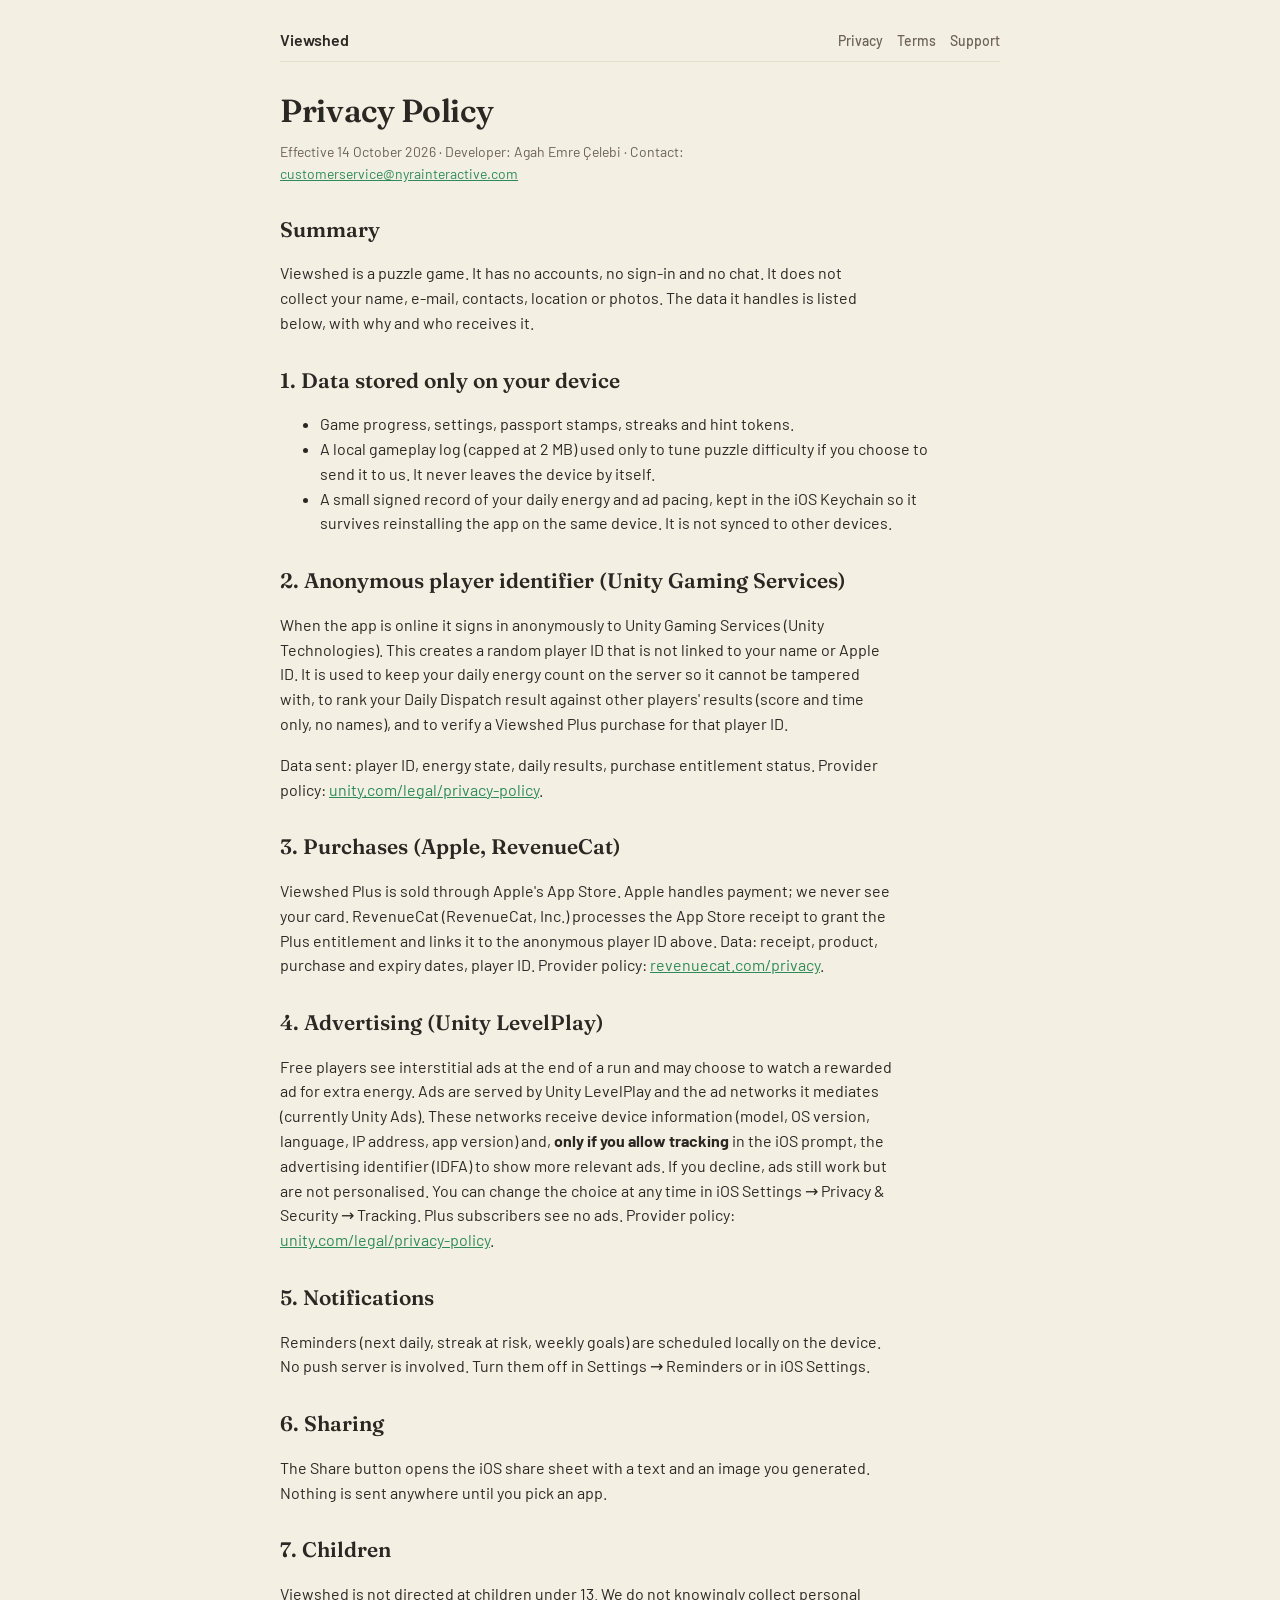
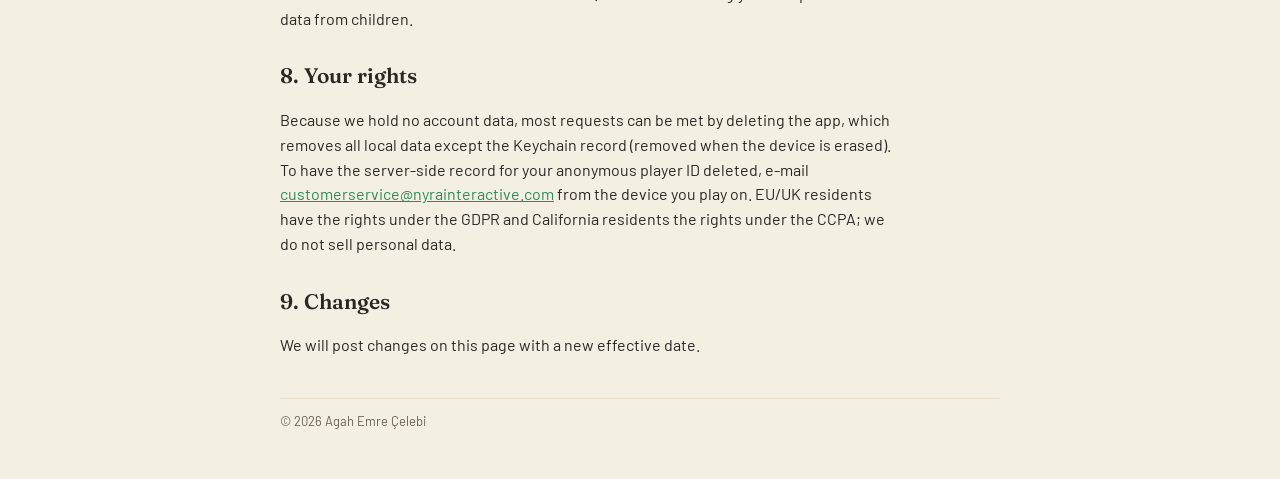
==== privacy.html @ 8e46758b "Add privacy, terms and support pages" ====
<!doctype html>
<html lang="en">
<head>
<meta charset="utf-8">
<meta name="viewport" content="width=device-width,initial-scale=1">
<title>Viewshed Privacy Policy</title>
<meta name="description" content="What Viewshed collects, why, and who receives it.">
<link rel="stylesheet" href="https://fonts.googleapis.com/css2?family=Barlow:wght@400;500;600&family=Fraunces:opsz,wght@9..144,600&display=swap">
<link rel="stylesheet" href="style.css">
</head>
<body>
<div class="wrap">
<header>
  <a href="./">Viewshed</a>
  <nav><a href="privacy.html">Privacy</a><a href="terms.html">Terms</a><a href="support.html">Support</a></nav>
</header>
<h1>Privacy Policy</h1>
<p class="meta">Effective 14 October 2026 · Developer: Agah Emre Çelebi · Contact: <a href="mailto:customerservice@nyrainteractive.com">customerservice@nyrainteractive.com</a></p>

<h2>Summary</h2>
<p>Viewshed is a puzzle game. It has no accounts, no sign-in and no chat. It does not collect your name, e-mail, contacts, location or photos. The data it handles is listed below, with why and who receives it.</p>

<h2>1. Data stored only on your device</h2>
<ul>
  <li>Game progress, settings, passport stamps, streaks and hint tokens.</li>
  <li>A local gameplay log (capped at 2 MB) used only to tune puzzle difficulty if you choose to send it to us. It never leaves the device by itself.</li>
  <li>A small signed record of your daily energy and ad pacing, kept in the iOS Keychain so it survives reinstalling the app on the same device. It is not synced to other devices.</li>
</ul>

<h2>2. Anonymous player identifier (Unity Gaming Services)</h2>
<p>When the app is online it signs in anonymously to Unity Gaming Services (Unity Technologies). This creates a random player ID that is not linked to your name or Apple ID. It is used to keep your daily energy count on the server so it cannot be tampered with, to rank your Daily Dispatch result against other players' results (score and time only, no names), and to verify a Viewshed Plus purchase for that player ID.</p>
<p>Data sent: player ID, energy state, daily results, purchase entitlement status. Provider policy: <a href="https://unity.com/legal/privacy-policy">unity.com/legal/privacy-policy</a>.</p>

<h2>3. Purchases (Apple, RevenueCat)</h2>
<p>Viewshed Plus is sold through Apple's App Store. Apple handles payment; we never see your card. RevenueCat (RevenueCat, Inc.) processes the App Store receipt to grant the Plus entitlement and links it to the anonymous player ID above. Data: receipt, product, purchase and expiry dates, player ID. Provider policy: <a href="https://www.revenuecat.com/privacy">revenuecat.com/privacy</a>.</p>

<h2>4. Advertising (Unity LevelPlay)</h2>
<p>Free players see interstitial ads at the end of a run and may choose to watch a rewarded ad for extra energy. Ads are served by Unity LevelPlay and the ad networks it mediates (currently Unity Ads). These networks receive device information (model, OS version, language, IP address, app version) and, <strong>only if you allow tracking</strong> in the iOS prompt, the advertising identifier (IDFA) to show more relevant ads. If you decline, ads still work but are not personalised. You can change the choice at any time in iOS Settings → Privacy &amp; Security → Tracking. Plus subscribers see no ads. Provider policy: <a href="https://unity.com/legal/privacy-policy">unity.com/legal/privacy-policy</a>.</p>

<h2>5. Notifications</h2>
<p>Reminders (next daily, streak at risk, weekly goals) are scheduled locally on the device. No push server is involved. Turn them off in Settings → Reminders or in iOS Settings.</p>

<h2>6. Sharing</h2>
<p>The Share button opens the iOS share sheet with a text and an image you generated. Nothing is sent anywhere until you pick an app.</p>

<h2>7. Children</h2>
<p>Viewshed is not directed at children under 13. We do not knowingly collect personal data from children.</p>

<h2>8. Your rights</h2>
<p>Because we hold no account data, most requests can be met by deleting the app, which removes all local data except the Keychain record (removed when the device is erased). To have the server-side record for your anonymous player ID deleted, e-mail <a href="mailto:customerservice@nyrainteractive.com">customerservice@nyrainteractive.com</a> from the device you play on. EU/UK residents have the rights under the GDPR and California residents the rights under the CCPA; we do not sell personal data.</p>

<h2>9. Changes</h2>
<p>We will post changes on this page with a new effective date.</p>

<footer>© 2026 Agah Emre Çelebi</footer>
</div>
</body>
</html>
---- style.css ----
:root{--paper:#F4EFE3;--paper2:#E7DFCC;--ink:#2B2723;--ink2:#6B6259;--brown:#9C6B3E;--green:#2E8B57;--orange:#C8643B}
@media (prefers-color-scheme:dark){:root{--paper:#241F1B;--paper2:#2E2823;--ink:#F0E9DA;--ink2:#B5A994;--brown:#C9955F;--green:#5BB882;--orange:#E2865C}}
*{box-sizing:border-box}
body{margin:0;background:var(--paper);color:var(--ink);font:16px/1.55 "Barlow","Segoe UI",system-ui,sans-serif;padding:0 16px 48px}
.wrap{max-width:720px;margin:0 auto}
header{display:flex;align-items:center;gap:12px;padding:28px 0 8px;border-bottom:1px solid var(--paper2);margin-bottom:24px}
header a{color:var(--ink);text-decoration:none;font-weight:600}
header nav{margin-left:auto;display:flex;gap:14px;flex-wrap:wrap}
header nav a{color:var(--ink2);font-weight:500;font-size:14px}
h1{font-family:"Fraunces",Georgia,serif;font-weight:600;font-size:32px;margin:0 0 6px;letter-spacing:-.01em}
h2{font-family:"Fraunces",Georgia,serif;font-weight:600;font-size:21px;margin:28px 0 8px}
.meta{color:var(--ink2);font-size:14px;margin:0 0 20px}
p,li{max-width:68ch}
a{color:var(--green)}
code{background:var(--paper2);padding:0 4px;border-radius:4px;font-size:14px}
.mark{width:36px;height:36px}
table{border-collapse:collapse;width:100%;font-size:15px}
td,th{text-align:left;padding:6px 8px;border-bottom:1px solid var(--paper2);vertical-align:top}
footer{margin-top:40px;color:var(--ink2);font-size:13px;border-top:1px solid var(--paper2);padding-top:12px}
.btn{display:inline-block;background:var(--green);color:#fff;padding:10px 16px;border-radius:999px;text-decoration:none;font-weight:600}
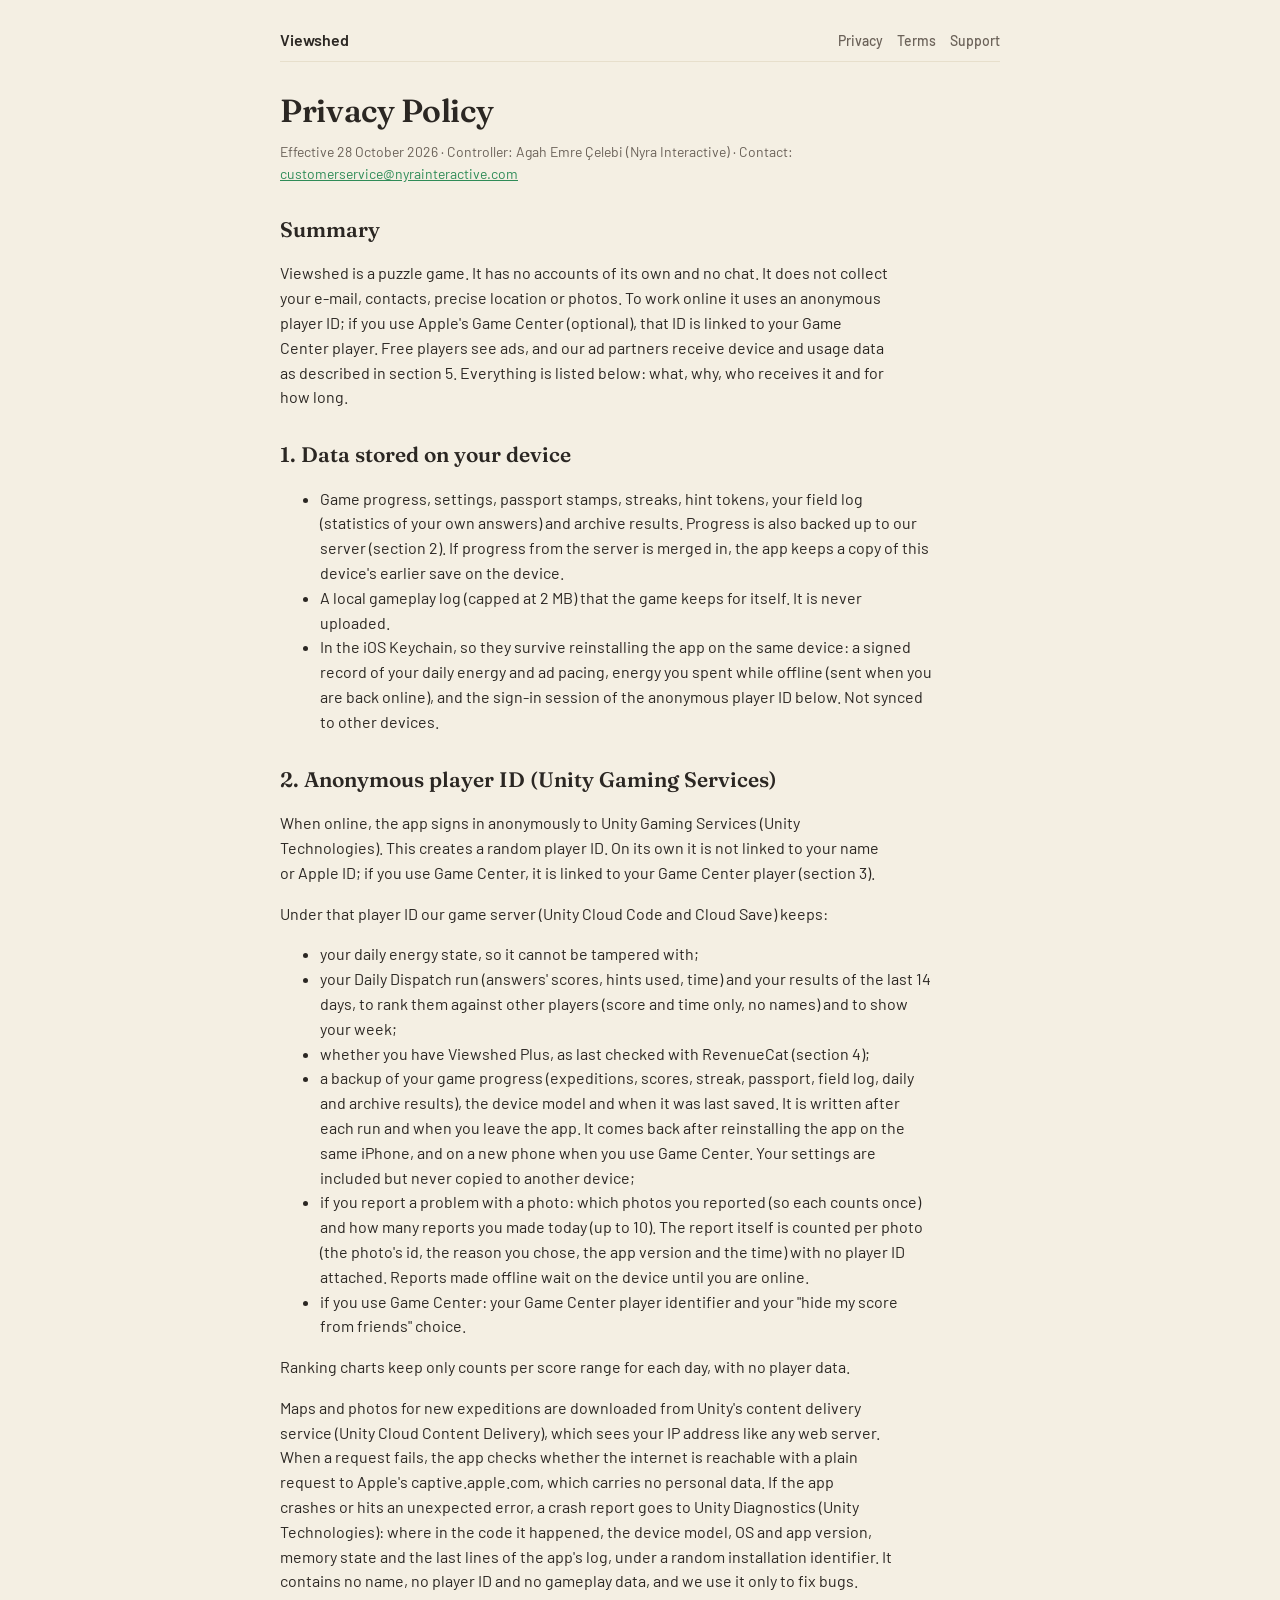
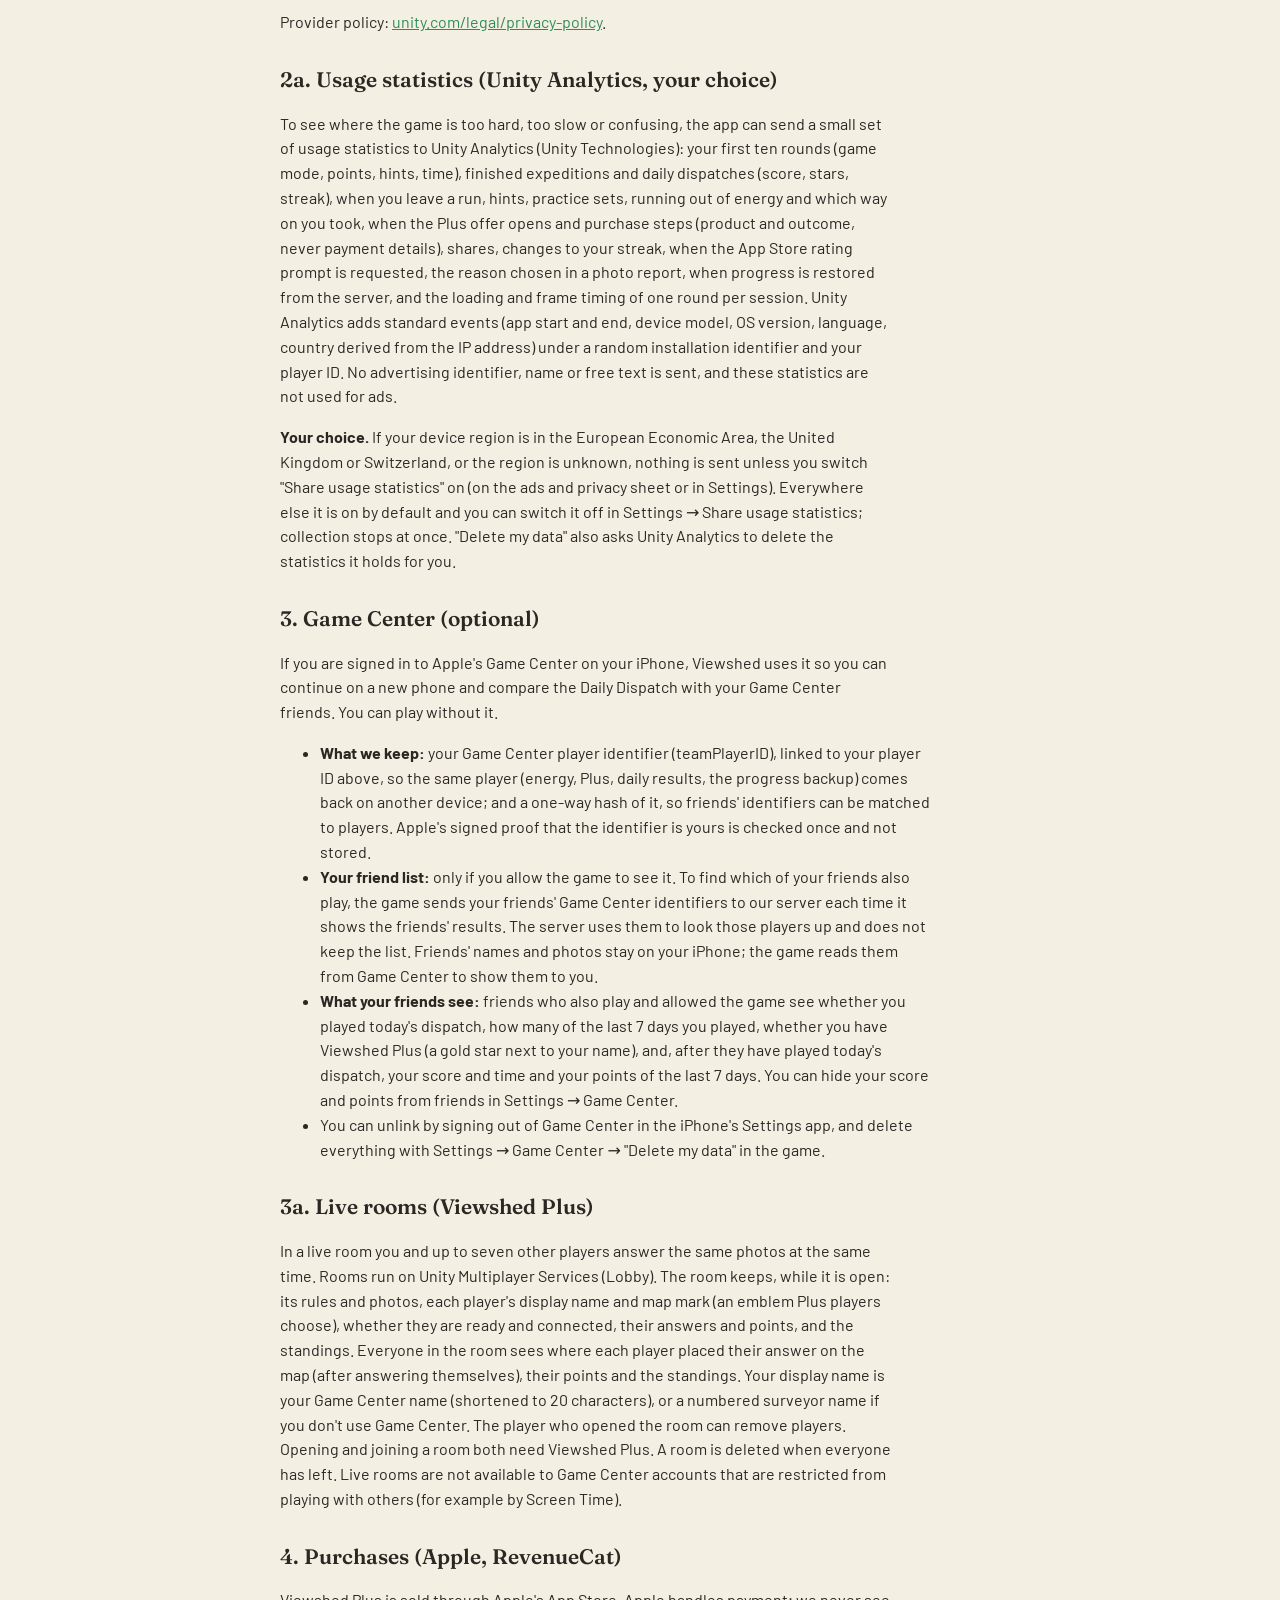
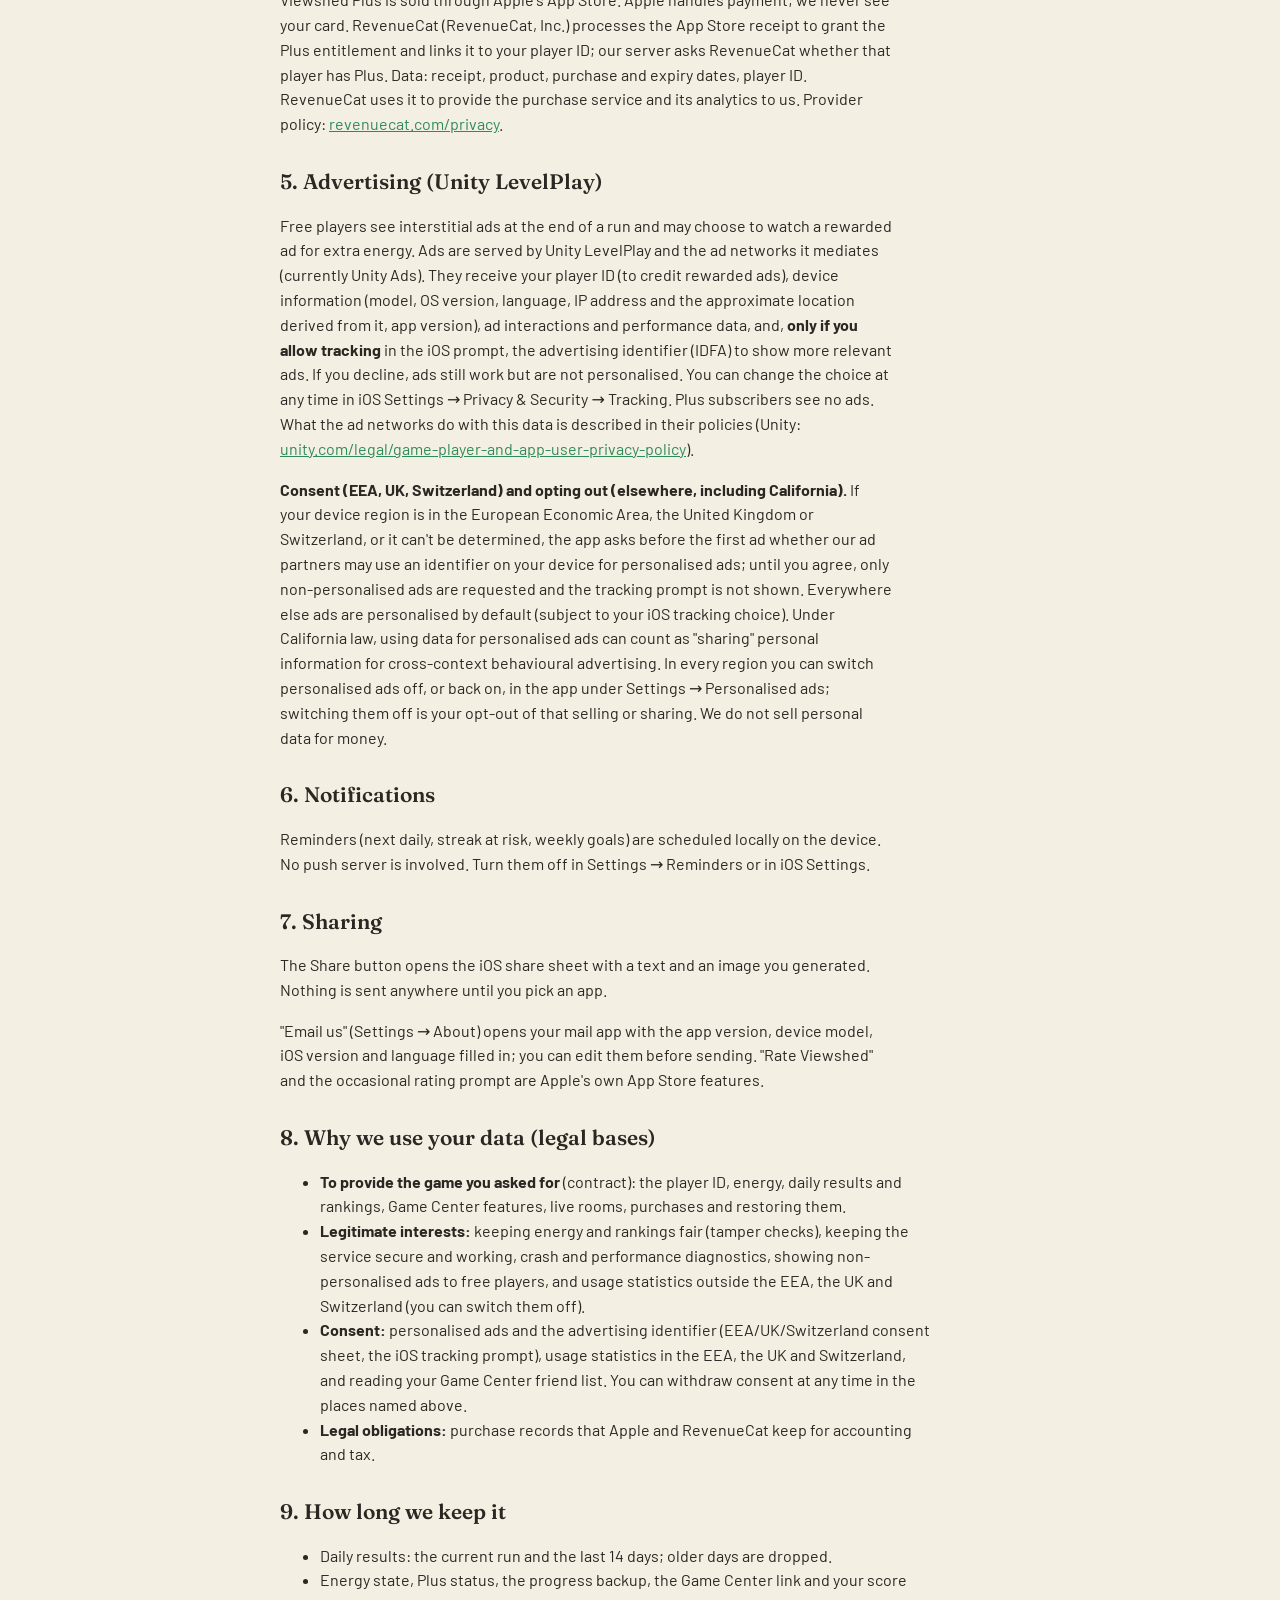
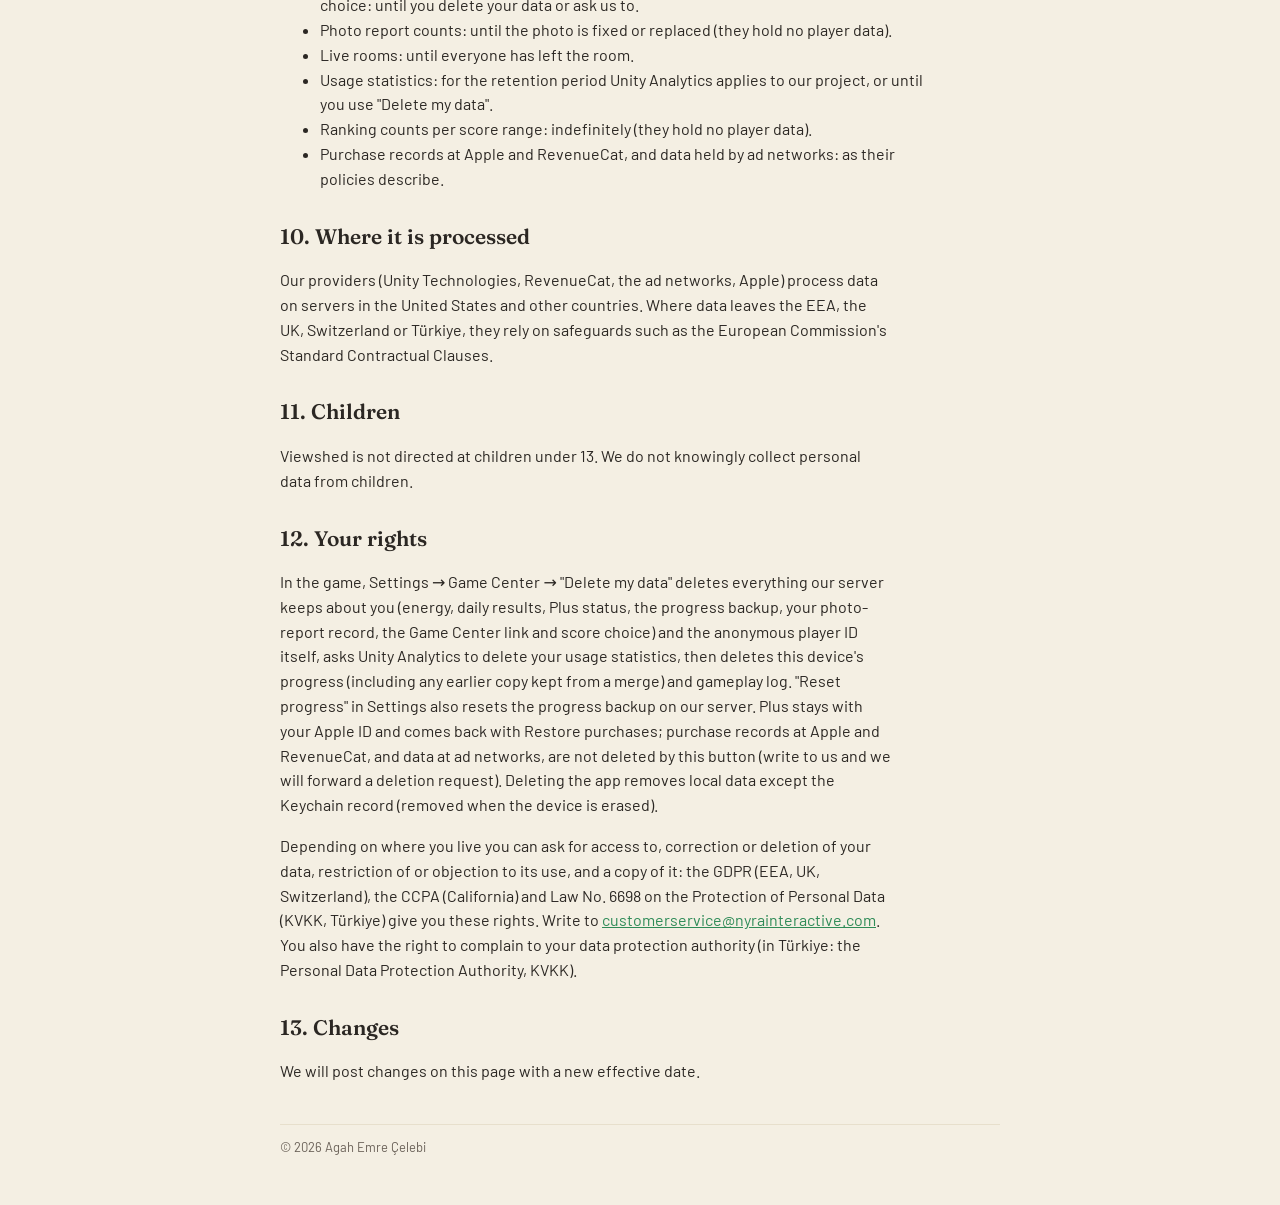
==== commit d46e1956: "Privacy and support pages for 1.0 review (effective 28 October 2026)" ====
--- a/privacy.html
+++ b/privacy.html
@@ -15,41 +15,93 @@
   <nav><a href="privacy.html">Privacy</a><a href="terms.html">Terms</a><a href="support.html">Support</a></nav>
 </header>
 <h1>Privacy Policy</h1>
-<p class="meta">Effective 14 October 2026 · Developer: Agah Emre Çelebi · Contact: <a href="mailto:customerservice@nyrainteractive.com">customerservice@nyrainteractive.com</a></p>
+<p class="meta">Effective 28 October 2026 · Controller: Agah Emre Çelebi (Nyra Interactive) · Contact: <a href="mailto:customerservice@nyrainteractive.com">customerservice@nyrainteractive.com</a></p>
 
 <h2>Summary</h2>
-<p>Viewshed is a puzzle game. It has no accounts, no sign-in and no chat. It does not collect your name, e-mail, contacts, location or photos. The data it handles is listed below, with why and who receives it.</p>
+<p>Viewshed is a puzzle game. It has no accounts of its own and no chat. It does not collect your e-mail, contacts, precise location or photos. To work online it uses an anonymous player ID; if you use Apple's Game Center (optional), that ID is linked to your Game Center player. Free players see ads, and our ad partners receive device and usage data as described in section 5. Everything is listed below: what, why, who receives it and for how long.</p>
 
-<h2>1. Data stored only on your device</h2>
+<h2>1. Data stored on your device</h2>
 <ul>
-  <li>Game progress, settings, passport stamps, streaks and hint tokens.</li>
-  <li>A local gameplay log (capped at 2 MB) used only to tune puzzle difficulty if you choose to send it to us. It never leaves the device by itself.</li>
-  <li>A small signed record of your daily energy and ad pacing, kept in the iOS Keychain so it survives reinstalling the app on the same device. It is not synced to other devices.</li>
+  <li>Game progress, settings, passport stamps, streaks, hint tokens, your field log (statistics of your own answers) and archive results. Progress is also backed up to our server (section 2). If progress from the server is merged in, the app keeps a copy of this device's earlier save on the device.</li>
+  <li>A local gameplay log (capped at 2 MB) that the game keeps for itself. It is never uploaded.</li>
+  <li>In the iOS Keychain, so they survive reinstalling the app on the same device: a signed record of your daily energy and ad pacing, energy you spent while offline (sent when you are back online), and the sign-in session of the anonymous player ID below. Not synced to other devices.</li>
 </ul>
 
-<h2>2. Anonymous player identifier (Unity Gaming Services)</h2>
-<p>When the app is online it signs in anonymously to Unity Gaming Services (Unity Technologies). This creates a random player ID that is not linked to your name or Apple ID. It is used to keep your daily energy count on the server so it cannot be tampered with, to rank your Daily Dispatch result against other players' results (score and time only, no names), and to verify a Viewshed Plus purchase for that player ID.</p>
-<p>Data sent: player ID, energy state, daily results, purchase entitlement status. Provider policy: <a href="https://unity.com/legal/privacy-policy">unity.com/legal/privacy-policy</a>.</p>
+<h2>2. Anonymous player ID (Unity Gaming Services)</h2>
+<p>When online, the app signs in anonymously to Unity Gaming Services (Unity Technologies). This creates a random player ID. On its own it is not linked to your name or Apple ID; if you use Game Center, it is linked to your Game Center player (section 3).</p>
+<p>Under that player ID our game server (Unity Cloud Code and Cloud Save) keeps:</p>
+<ul>
+  <li>your daily energy state, so it cannot be tampered with;</li>
+  <li>your Daily Dispatch run (answers' scores, hints used, time) and your results of the last 14 days, to rank them against other players (score and time only, no names) and to show your week;</li>
+  <li>whether you have Viewshed Plus, as last checked with RevenueCat (section 4);</li>
+  <li>a backup of your game progress (expeditions, scores, streak, passport, field log, daily and archive results), the device model and when it was last saved. It is written after each run and when you leave the app. It comes back after reinstalling the app on the same iPhone, and on a new phone when you use Game Center. Your settings are included but never copied to another device;</li>
+  <li>if you report a problem with a photo: which photos you reported (so each counts once) and how many reports you made today (up to 10). The report itself is counted per photo (the photo's id, the reason you chose, the app version and the time) with no player ID attached. Reports made offline wait on the device until you are online.</li>
+  <li>if you use Game Center: your Game Center player identifier and your "hide my score from friends" choice.</li>
+</ul>
+<p>Ranking charts keep only counts per score range for each day, with no player data.</p>
+<p>Maps and photos for new expeditions are downloaded from Unity's content delivery service (Unity Cloud Content Delivery), which sees your IP address like any web server. When a request fails, the app checks whether the internet is reachable with a plain request to Apple's captive.apple.com, which carries no personal data. If the app crashes or hits an unexpected error, a crash report goes to Unity Diagnostics (Unity Technologies): where in the code it happened, the device model, OS and app version, memory state and the last lines of the app's log, under a random installation identifier. It contains no name, no player ID and no gameplay data, and we use it only to fix bugs.</p>
+<p>Provider policy: <a href="https://unity.com/legal/privacy-policy">unity.com/legal/privacy-policy</a>.</p>
 
-<h2>3. Purchases (Apple, RevenueCat)</h2>
-<p>Viewshed Plus is sold through Apple's App Store. Apple handles payment; we never see your card. RevenueCat (RevenueCat, Inc.) processes the App Store receipt to grant the Plus entitlement and links it to the anonymous player ID above. Data: receipt, product, purchase and expiry dates, player ID. Provider policy: <a href="https://www.revenuecat.com/privacy">revenuecat.com/privacy</a>.</p>
+<h2>2a. Usage statistics (Unity Analytics, your choice)</h2>
+<p>To see where the game is too hard, too slow or confusing, the app can send a small set of usage statistics to Unity Analytics (Unity Technologies): your first ten rounds (game mode, points, hints, time), finished expeditions and daily dispatches (score, stars, streak), when you leave a run, hints, practice sets, running out of energy and which way on you took, when the Plus offer opens and purchase steps (product and outcome, never payment details), shares, changes to your streak, when the App Store rating prompt is requested, the reason chosen in a photo report, when progress is restored from the server, and the loading and frame timing of one round per session. Unity Analytics adds standard events (app start and end, device model, OS version, language, country derived from the IP address) under a random installation identifier and your player ID. No advertising identifier, name or free text is sent, and these statistics are not used for ads.</p>
+<p><strong>Your choice.</strong> If your device region is in the European Economic Area, the United Kingdom or Switzerland, or the region is unknown, nothing is sent unless you switch "Share usage statistics" on (on the ads and privacy sheet or in Settings). Everywhere else it is on by default and you can switch it off in Settings → Share usage statistics; collection stops at once. "Delete my data" also asks Unity Analytics to delete the statistics it holds for you.</p>
 
-<h2>4. Advertising (Unity LevelPlay)</h2>
-<p>Free players see interstitial ads at the end of a run and may choose to watch a rewarded ad for extra energy. Ads are served by Unity LevelPlay and the ad networks it mediates (currently Unity Ads). These networks receive device information (model, OS version, language, IP address, app version) and, <strong>only if you allow tracking</strong> in the iOS prompt, the advertising identifier (IDFA) to show more relevant ads. If you decline, ads still work but are not personalised. You can change the choice at any time in iOS Settings → Privacy &amp; Security → Tracking. Plus subscribers see no ads. Provider policy: <a href="https://unity.com/legal/privacy-policy">unity.com/legal/privacy-policy</a>.</p>
+<h2>3. Game Center (optional)</h2>
+<p>If you are signed in to Apple's Game Center on your iPhone, Viewshed uses it so you can continue on a new phone and compare the Daily Dispatch with your Game Center friends. You can play without it.</p>
+<ul>
+  <li><strong>What we keep:</strong> your Game Center player identifier (teamPlayerID), linked to your player ID above, so the same player (energy, Plus, daily results, the progress backup) comes back on another device; and a one-way hash of it, so friends' identifiers can be matched to players. Apple's signed proof that the identifier is yours is checked once and not stored.</li>
+  <li><strong>Your friend list:</strong> only if you allow the game to see it. To find which of your friends also play, the game sends your friends' Game Center identifiers to our server each time it shows the friends' results. The server uses them to look those players up and does not keep the list. Friends' names and photos stay on your iPhone; the game reads them from Game Center to show them to you.</li>
+  <li><strong>What your friends see:</strong> friends who also play and allowed the game see whether you played today's dispatch, how many of the last 7 days you played, whether you have Viewshed Plus (a gold star next to your name), and, after they have played today's dispatch, your score and time and your points of the last 7 days. You can hide your score and points from friends in Settings → Game Center.</li>
+  <li>You can unlink by signing out of Game Center in the iPhone's Settings app, and delete everything with Settings → Game Center → "Delete my data" in the game.</li>
+</ul>
 
-<h2>5. Notifications</h2>
+<h2>3a. Live rooms (Viewshed Plus)</h2>
+<p>In a live room you and up to seven other players answer the same photos at the same time. Rooms run on Unity Multiplayer Services (Lobby). The room keeps, while it is open: its rules and photos, each player's display name and map mark (an emblem Plus players choose), whether they are ready and connected, their answers and points, and the standings. Everyone in the room sees where each player placed their answer on the map (after answering themselves), their points and the standings. Your display name is your Game Center name (shortened to 20 characters), or a numbered surveyor name if you don't use Game Center. The player who opened the room can remove players. Opening and joining a room both need Viewshed Plus. A room is deleted when everyone has left. Live rooms are not available to Game Center accounts that are restricted from playing with others (for example by Screen Time).</p>
+
+<h2>4. Purchases (Apple, RevenueCat)</h2>
+<p>Viewshed Plus is sold through Apple's App Store. Apple handles payment; we never see your card. RevenueCat (RevenueCat, Inc.) processes the App Store receipt to grant the Plus entitlement and links it to your player ID; our server asks RevenueCat whether that player has Plus. Data: receipt, product, purchase and expiry dates, player ID. RevenueCat uses it to provide the purchase service and its analytics to us. Provider policy: <a href="https://www.revenuecat.com/privacy">revenuecat.com/privacy</a>.</p>
+
+<h2>5. Advertising (Unity LevelPlay)</h2>
+<p>Free players see interstitial ads at the end of a run and may choose to watch a rewarded ad for extra energy. Ads are served by Unity LevelPlay and the ad networks it mediates (currently Unity Ads). They receive your player ID (to credit rewarded ads), device information (model, OS version, language, IP address and the approximate location derived from it, app version), ad interactions and performance data, and, <strong>only if you allow tracking</strong> in the iOS prompt, the advertising identifier (IDFA) to show more relevant ads. If you decline, ads still work but are not personalised. You can change the choice at any time in iOS Settings → Privacy &amp; Security → Tracking. Plus subscribers see no ads. What the ad networks do with this data is described in their policies (Unity: <a href="https://unity.com/legal/game-player-and-app-user-privacy-policy">unity.com/legal/game-player-and-app-user-privacy-policy</a>).</p>
+<p><strong>Consent (EEA, UK, Switzerland) and opting out (elsewhere, including California).</strong> If your device region is in the European Economic Area, the United Kingdom or Switzerland, or it can't be determined, the app asks before the first ad whether our ad partners may use an identifier on your device for personalised ads; until you agree, only non-personalised ads are requested and the tracking prompt is not shown. Everywhere else ads are personalised by default (subject to your iOS tracking choice). Under California law, using data for personalised ads can count as "sharing" personal information for cross-context behavioural advertising. In every region you can switch personalised ads off, or back on, in the app under Settings → Personalised ads; switching them off is your opt-out of that selling or sharing. We do not sell personal data for money.</p>
+
+<h2>6. Notifications</h2>
 <p>Reminders (next daily, streak at risk, weekly goals) are scheduled locally on the device. No push server is involved. Turn them off in Settings → Reminders or in iOS Settings.</p>
 
-<h2>6. Sharing</h2>
+<h2>7. Sharing</h2>
 <p>The Share button opens the iOS share sheet with a text and an image you generated. Nothing is sent anywhere until you pick an app.</p>
+<p>"Email us" (Settings → About) opens your mail app with the app version, device model, iOS version and language filled in; you can edit them before sending. "Rate Viewshed" and the occasional rating prompt are Apple's own App Store features.</p>
 
-<h2>7. Children</h2>
+<h2>8. Why we use your data (legal bases)</h2>
+<ul>
+  <li><strong>To provide the game you asked for</strong> (contract): the player ID, energy, daily results and rankings, Game Center features, live rooms, purchases and restoring them.</li>
+  <li><strong>Legitimate interests:</strong> keeping energy and rankings fair (tamper checks), keeping the service secure and working, crash and performance diagnostics, showing non-personalised ads to free players, and usage statistics outside the EEA, the UK and Switzerland (you can switch them off).</li>
+  <li><strong>Consent:</strong> personalised ads and the advertising identifier (EEA/UK/Switzerland consent sheet, the iOS tracking prompt), usage statistics in the EEA, the UK and Switzerland, and reading your Game Center friend list. You can withdraw consent at any time in the places named above.</li>
+  <li><strong>Legal obligations:</strong> purchase records that Apple and RevenueCat keep for accounting and tax.</li>
+</ul>
+
+<h2>9. How long we keep it</h2>
+<ul>
+  <li>Daily results: the current run and the last 14 days; older days are dropped.</li>
+  <li>Energy state, Plus status, the progress backup, the Game Center link and your score choice: until you delete your data or ask us to.</li>
+  <li>Photo report counts: until the photo is fixed or replaced (they hold no player data).</li>
+  <li>Live rooms: until everyone has left the room.</li>
+  <li>Usage statistics: for the retention period Unity Analytics applies to our project, or until you use "Delete my data".</li>
+  <li>Ranking counts per score range: indefinitely (they hold no player data).</li>
+  <li>Purchase records at Apple and RevenueCat, and data held by ad networks: as their policies describe.</li>
+</ul>
+
+<h2>10. Where it is processed</h2>
+<p>Our providers (Unity Technologies, RevenueCat, the ad networks, Apple) process data on servers in the United States and other countries. Where data leaves the EEA, the UK, Switzerland or Türkiye, they rely on safeguards such as the European Commission's Standard Contractual Clauses.</p>
+
+<h2>11. Children</h2>
 <p>Viewshed is not directed at children under 13. We do not knowingly collect personal data from children.</p>
 
-<h2>8. Your rights</h2>
-<p>Because we hold no account data, most requests can be met by deleting the app, which removes all local data except the Keychain record (removed when the device is erased). To have the server-side record for your anonymous player ID deleted, e-mail <a href="mailto:customerservice@nyrainteractive.com">customerservice@nyrainteractive.com</a> from the device you play on. EU/UK residents have the rights under the GDPR and California residents the rights under the CCPA; we do not sell personal data.</p>
+<h2>12. Your rights</h2>
+<p>In the game, Settings → Game Center → "Delete my data" deletes everything our server keeps about you (energy, daily results, Plus status, the progress backup, your photo-report record, the Game Center link and score choice) and the anonymous player ID itself, asks Unity Analytics to delete your usage statistics, then deletes this device's progress (including any earlier copy kept from a merge) and gameplay log. "Reset progress" in Settings also resets the progress backup on our server. Plus stays with your Apple ID and comes back with Restore purchases; purchase records at Apple and RevenueCat, and data at ad networks, are not deleted by this button (write to us and we will forward a deletion request). Deleting the app removes local data except the Keychain record (removed when the device is erased).</p>
+<p>Depending on where you live you can ask for access to, correction or deletion of your data, restriction of or objection to its use, and a copy of it: the GDPR (EEA, UK, Switzerland), the CCPA (California) and Law No. 6698 on the Protection of Personal Data (KVKK, Türkiye) give you these rights. Write to <a href="mailto:customerservice@nyrainteractive.com">customerservice@nyrainteractive.com</a>. You also have the right to complain to your data protection authority (in Türkiye: the Personal Data Protection Authority, KVKK).</p>
 
-<h2>9. Changes</h2>
+<h2>13. Changes</h2>
 <p>We will post changes on this page with a new effective date.</p>
 
 <footer>© 2026 Agah Emre Çelebi</footer>
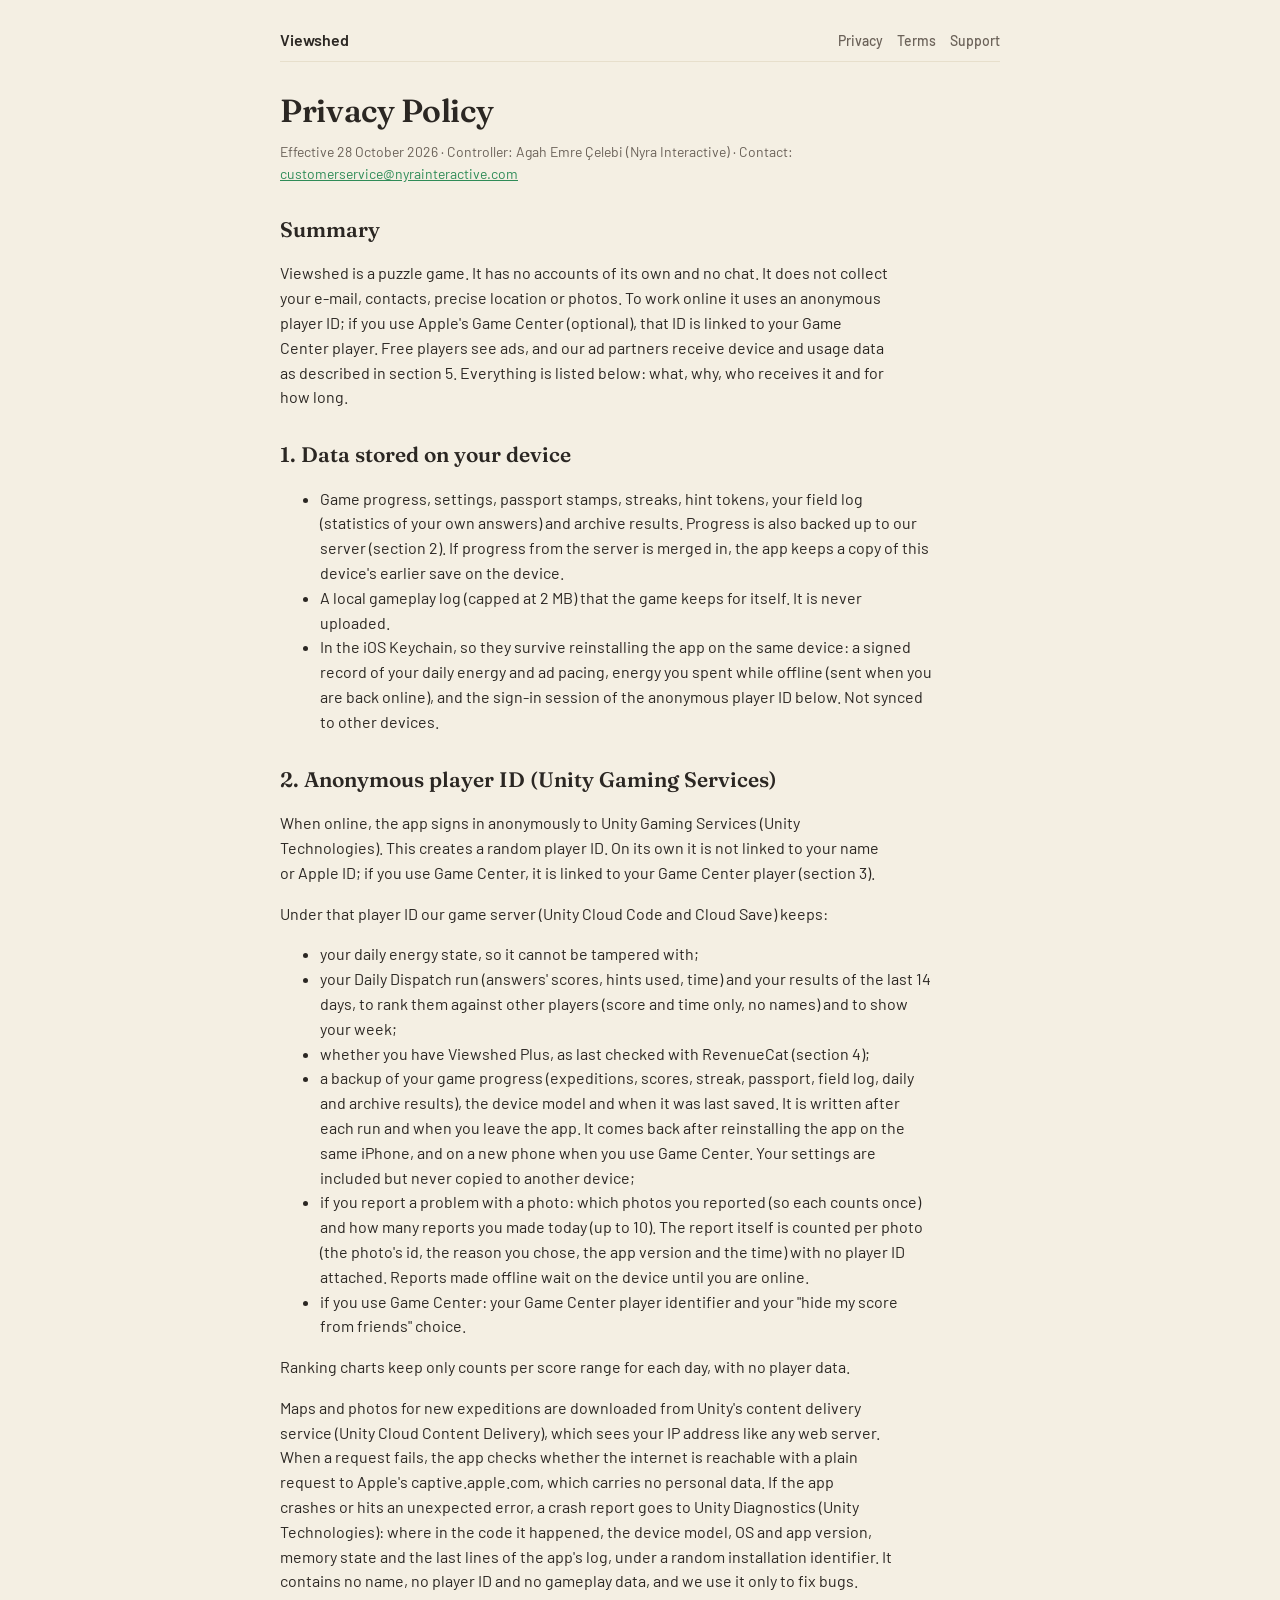
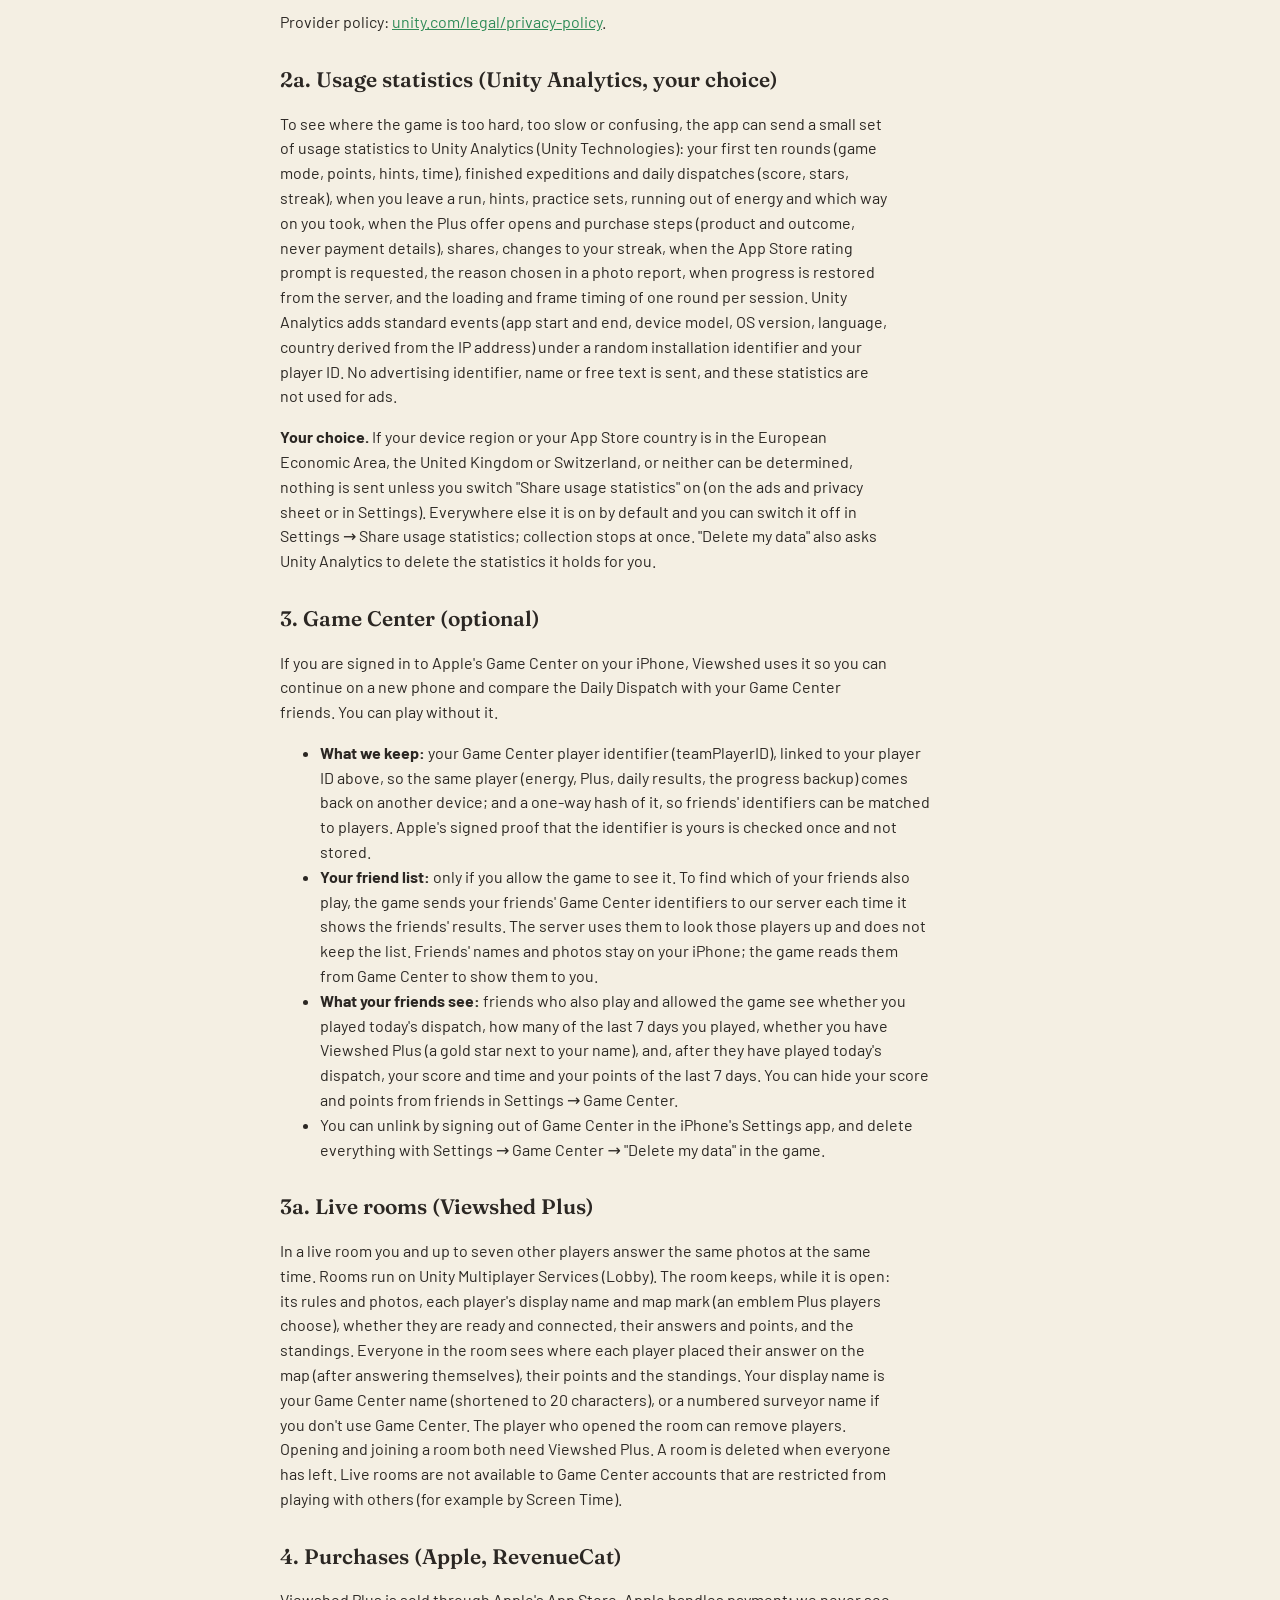
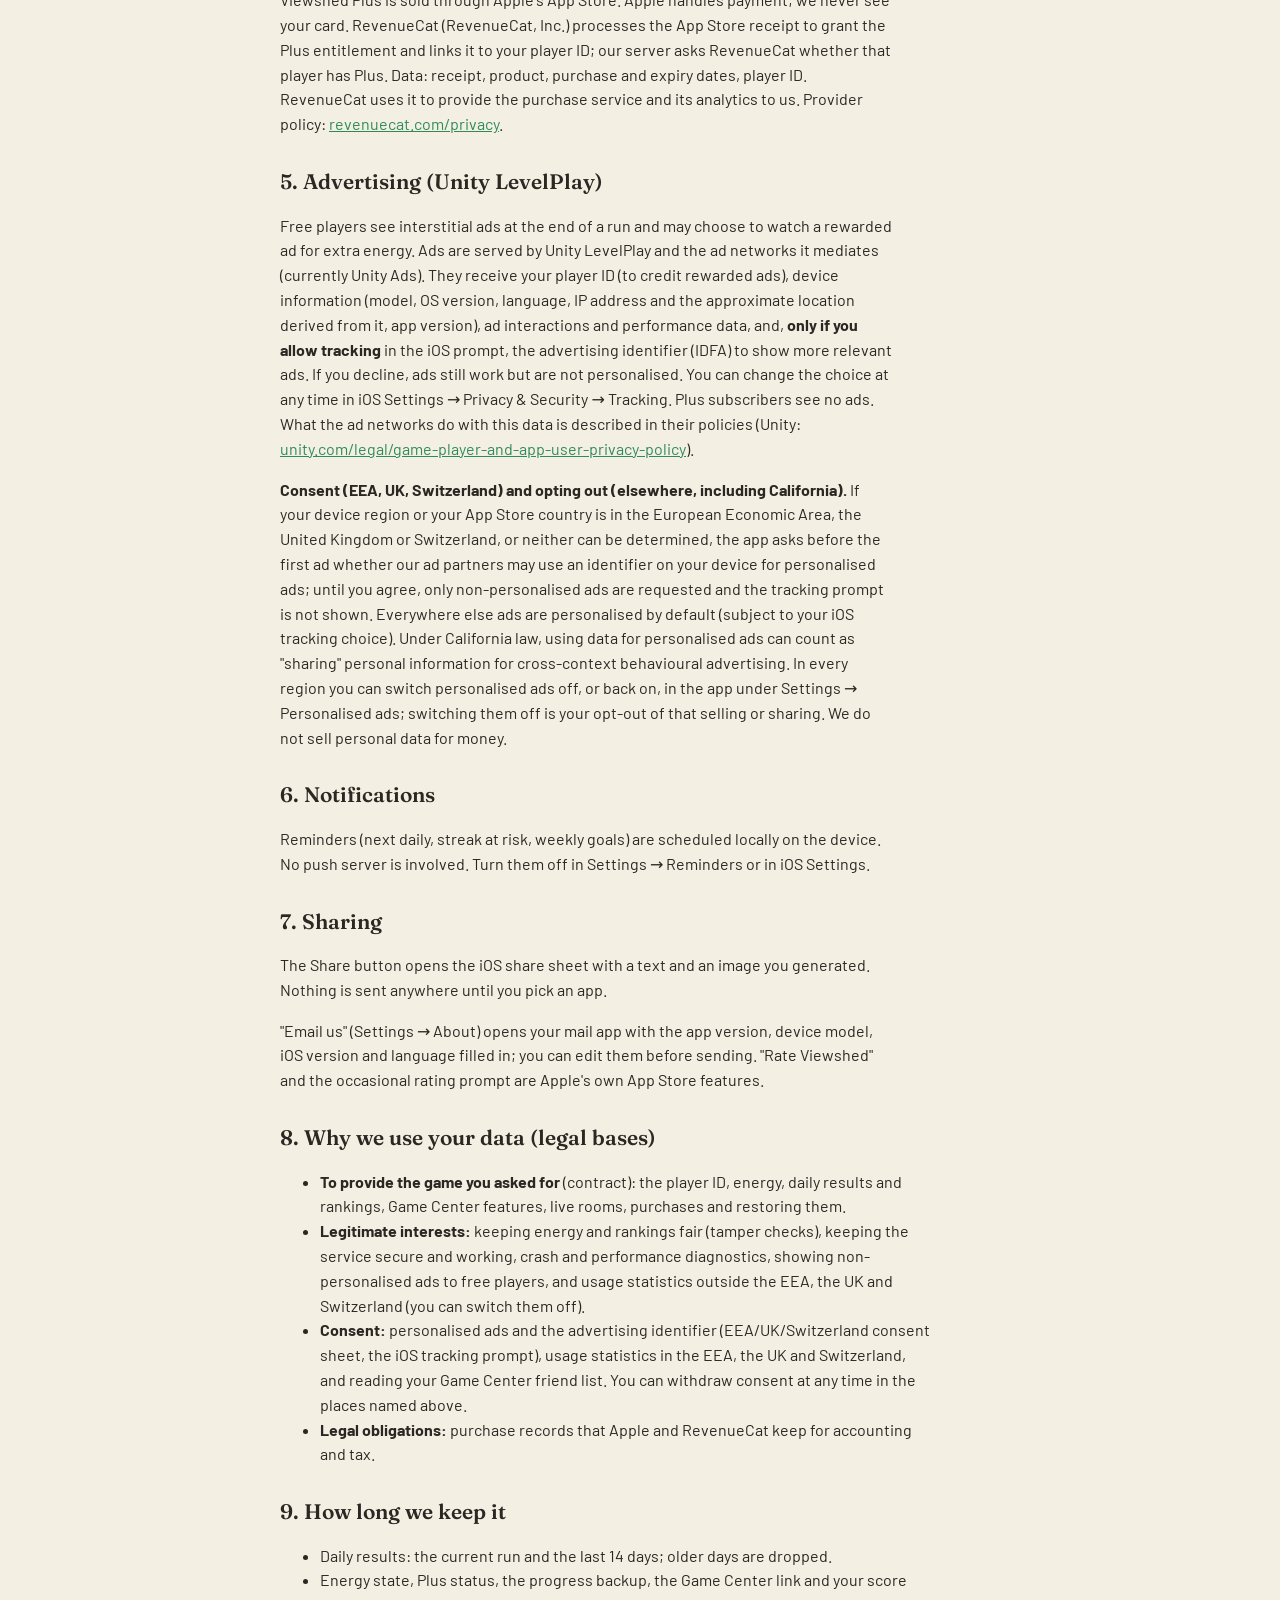
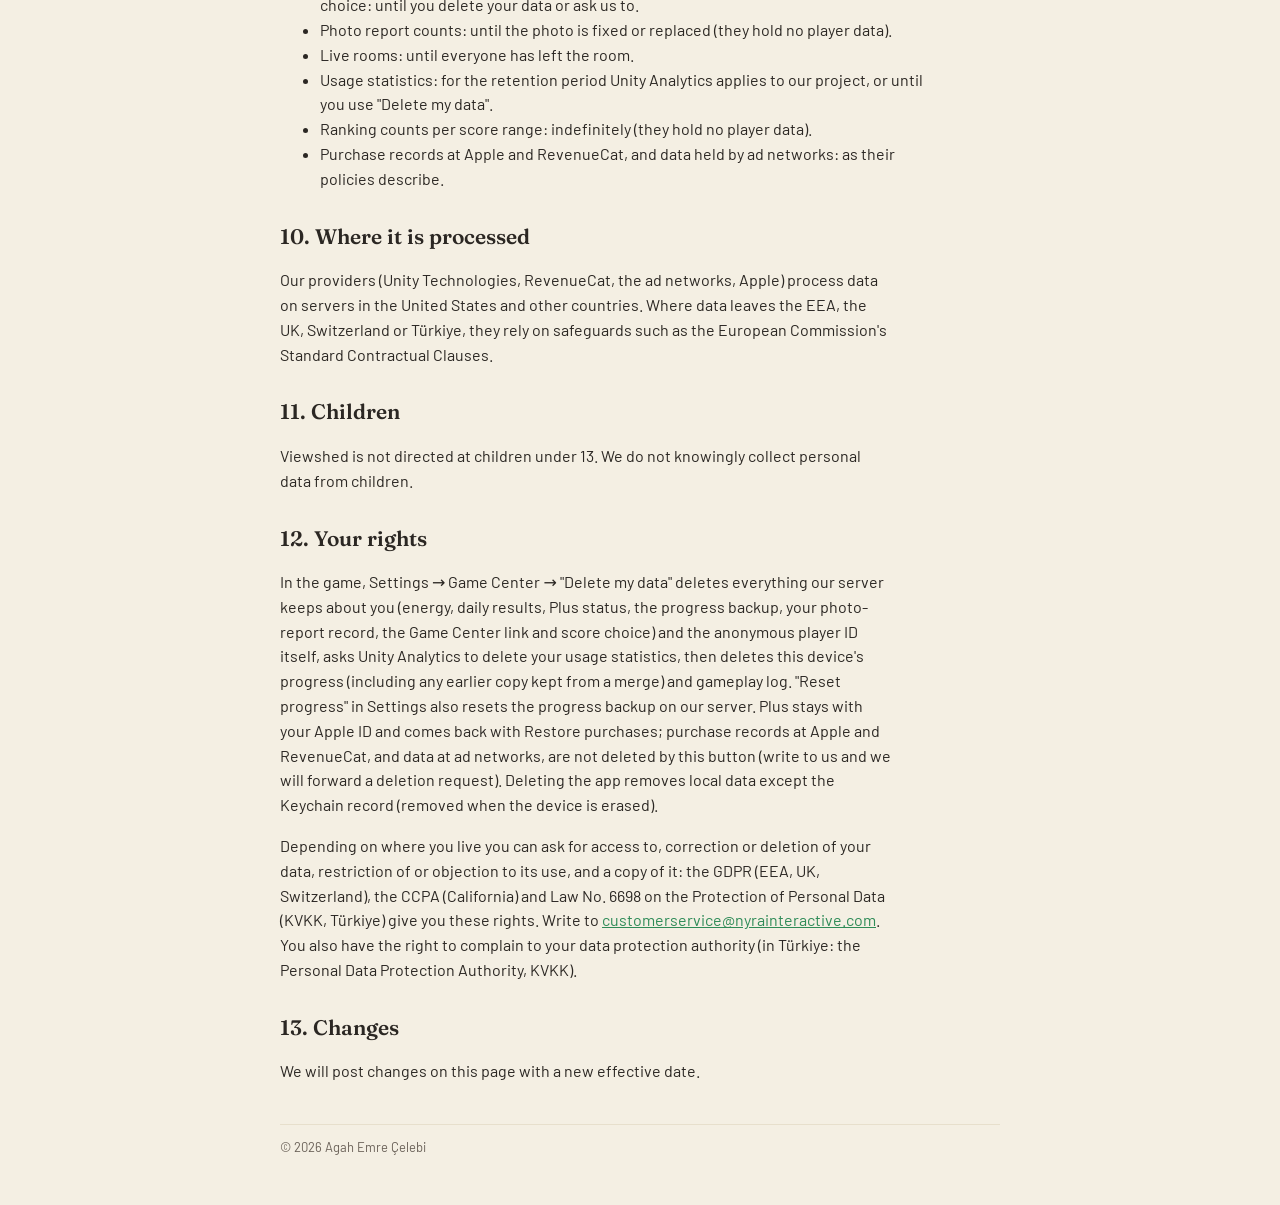
==== commit 039d048c: "Privacy: consent region = device region or App Store country" ====
--- a/privacy.html
+++ b/privacy.html
@@ -44,7 +44,7 @@
 
 <h2>2a. Usage statistics (Unity Analytics, your choice)</h2>
 <p>To see where the game is too hard, too slow or confusing, the app can send a small set of usage statistics to Unity Analytics (Unity Technologies): your first ten rounds (game mode, points, hints, time), finished expeditions and daily dispatches (score, stars, streak), when you leave a run, hints, practice sets, running out of energy and which way on you took, when the Plus offer opens and purchase steps (product and outcome, never payment details), shares, changes to your streak, when the App Store rating prompt is requested, the reason chosen in a photo report, when progress is restored from the server, and the loading and frame timing of one round per session. Unity Analytics adds standard events (app start and end, device model, OS version, language, country derived from the IP address) under a random installation identifier and your player ID. No advertising identifier, name or free text is sent, and these statistics are not used for ads.</p>
-<p><strong>Your choice.</strong> If your device region is in the European Economic Area, the United Kingdom or Switzerland, or the region is unknown, nothing is sent unless you switch "Share usage statistics" on (on the ads and privacy sheet or in Settings). Everywhere else it is on by default and you can switch it off in Settings → Share usage statistics; collection stops at once. "Delete my data" also asks Unity Analytics to delete the statistics it holds for you.</p>
+<p><strong>Your choice.</strong> If your device region or your App Store country is in the European Economic Area, the United Kingdom or Switzerland, or neither can be determined, nothing is sent unless you switch "Share usage statistics" on (on the ads and privacy sheet or in Settings). Everywhere else it is on by default and you can switch it off in Settings → Share usage statistics; collection stops at once. "Delete my data" also asks Unity Analytics to delete the statistics it holds for you.</p>
 
 <h2>3. Game Center (optional)</h2>
 <p>If you are signed in to Apple's Game Center on your iPhone, Viewshed uses it so you can continue on a new phone and compare the Daily Dispatch with your Game Center friends. You can play without it.</p>
@@ -63,7 +63,7 @@
 
 <h2>5. Advertising (Unity LevelPlay)</h2>
 <p>Free players see interstitial ads at the end of a run and may choose to watch a rewarded ad for extra energy. Ads are served by Unity LevelPlay and the ad networks it mediates (currently Unity Ads). They receive your player ID (to credit rewarded ads), device information (model, OS version, language, IP address and the approximate location derived from it, app version), ad interactions and performance data, and, <strong>only if you allow tracking</strong> in the iOS prompt, the advertising identifier (IDFA) to show more relevant ads. If you decline, ads still work but are not personalised. You can change the choice at any time in iOS Settings → Privacy &amp; Security → Tracking. Plus subscribers see no ads. What the ad networks do with this data is described in their policies (Unity: <a href="https://unity.com/legal/game-player-and-app-user-privacy-policy">unity.com/legal/game-player-and-app-user-privacy-policy</a>).</p>
-<p><strong>Consent (EEA, UK, Switzerland) and opting out (elsewhere, including California).</strong> If your device region is in the European Economic Area, the United Kingdom or Switzerland, or it can't be determined, the app asks before the first ad whether our ad partners may use an identifier on your device for personalised ads; until you agree, only non-personalised ads are requested and the tracking prompt is not shown. Everywhere else ads are personalised by default (subject to your iOS tracking choice). Under California law, using data for personalised ads can count as "sharing" personal information for cross-context behavioural advertising. In every region you can switch personalised ads off, or back on, in the app under Settings → Personalised ads; switching them off is your opt-out of that selling or sharing. We do not sell personal data for money.</p>
+<p><strong>Consent (EEA, UK, Switzerland) and opting out (elsewhere, including California).</strong> If your device region or your App Store country is in the European Economic Area, the United Kingdom or Switzerland, or neither can be determined, the app asks before the first ad whether our ad partners may use an identifier on your device for personalised ads; until you agree, only non-personalised ads are requested and the tracking prompt is not shown. Everywhere else ads are personalised by default (subject to your iOS tracking choice). Under California law, using data for personalised ads can count as "sharing" personal information for cross-context behavioural advertising. In every region you can switch personalised ads off, or back on, in the app under Settings → Personalised ads; switching them off is your opt-out of that selling or sharing. We do not sell personal data for money.</p>
 
 <h2>6. Notifications</h2>
 <p>Reminders (next daily, streak at risk, weekly goals) are scheduled locally on the device. No push server is involved. Turn them off in Settings → Reminders or in iOS Settings.</p>
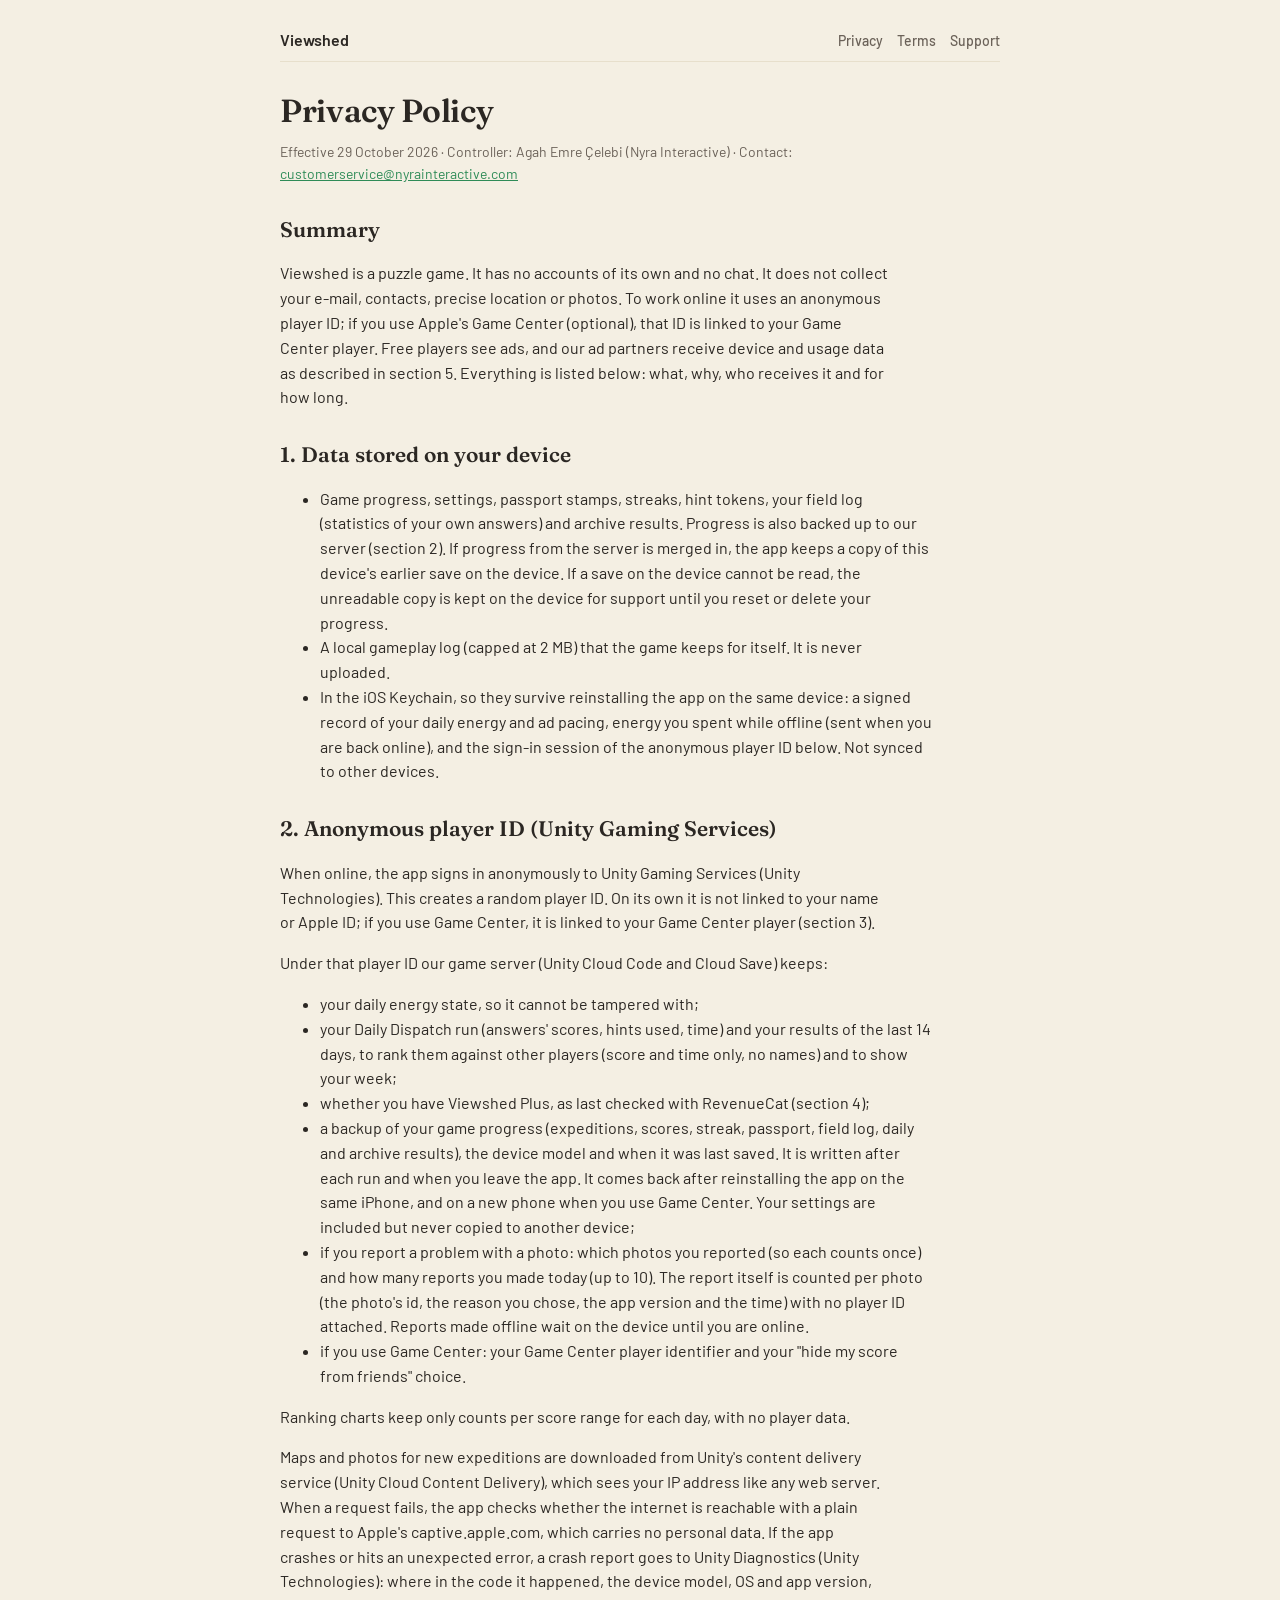
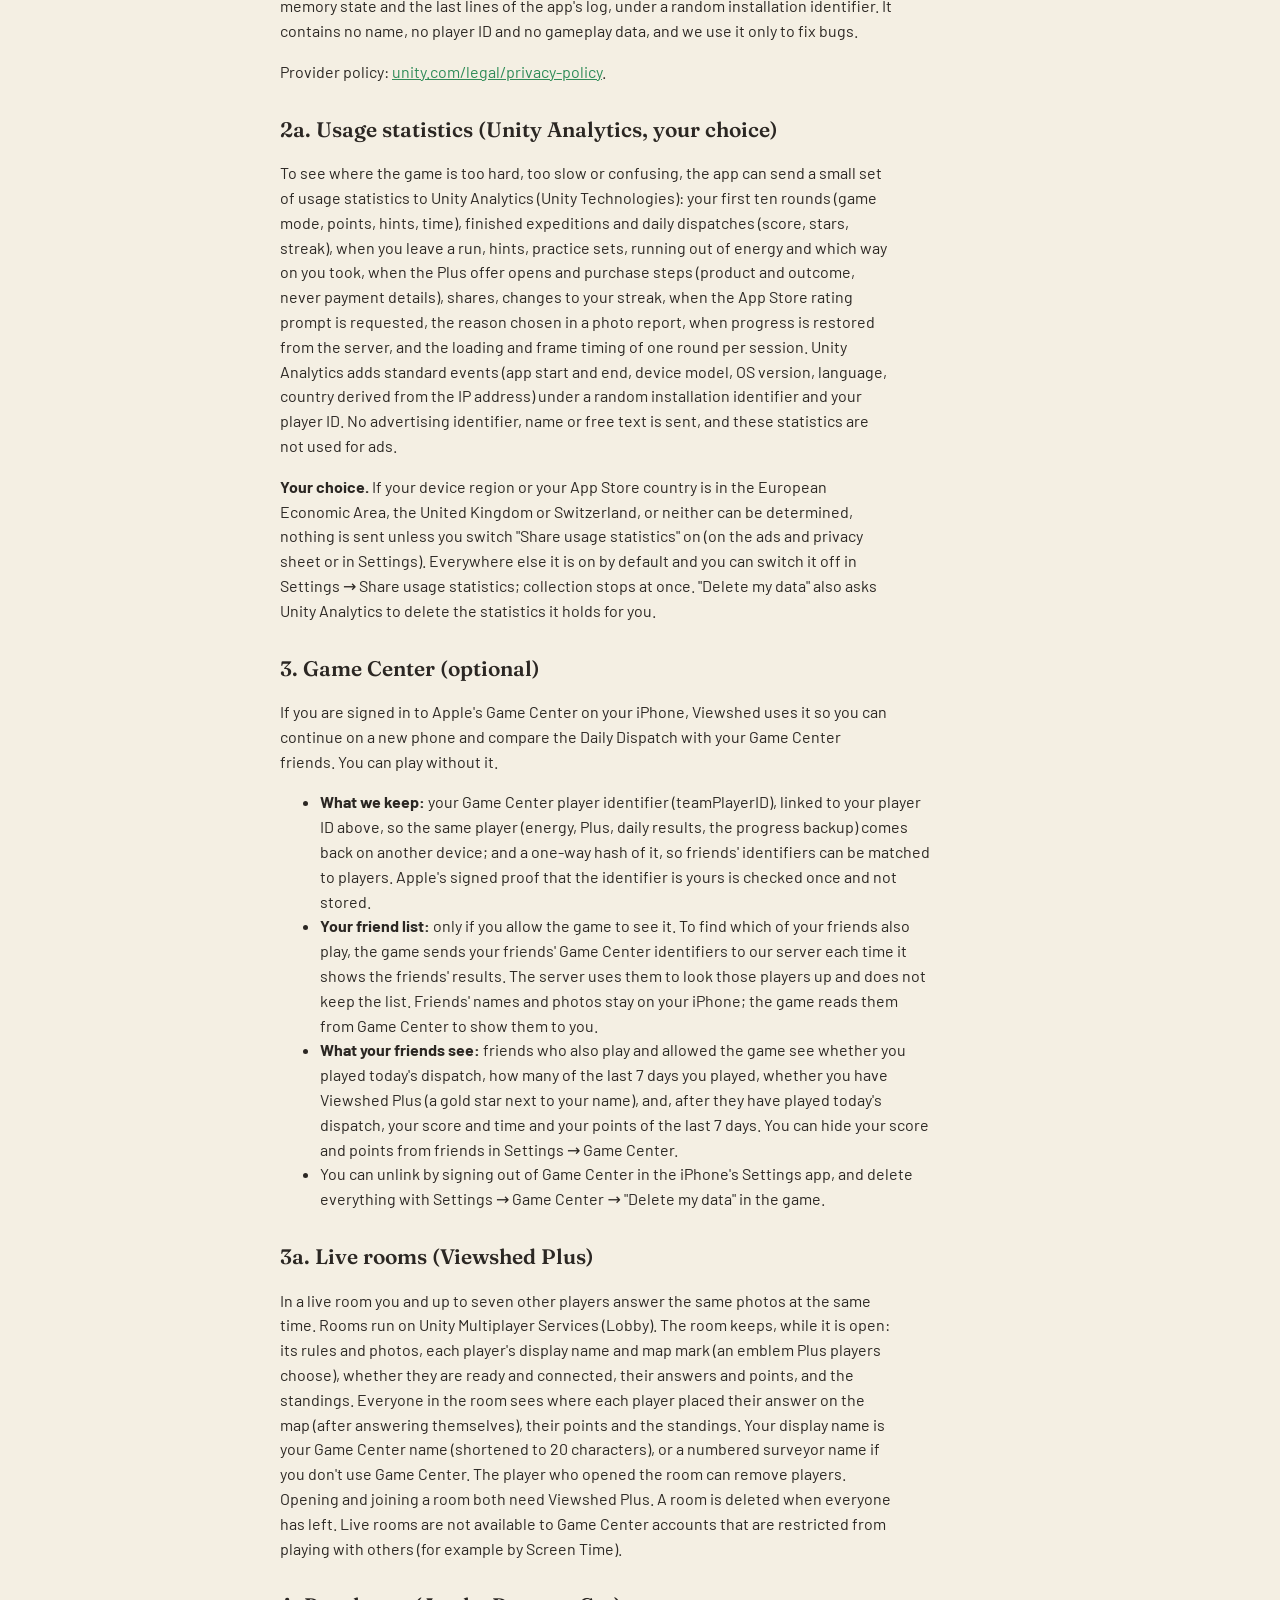
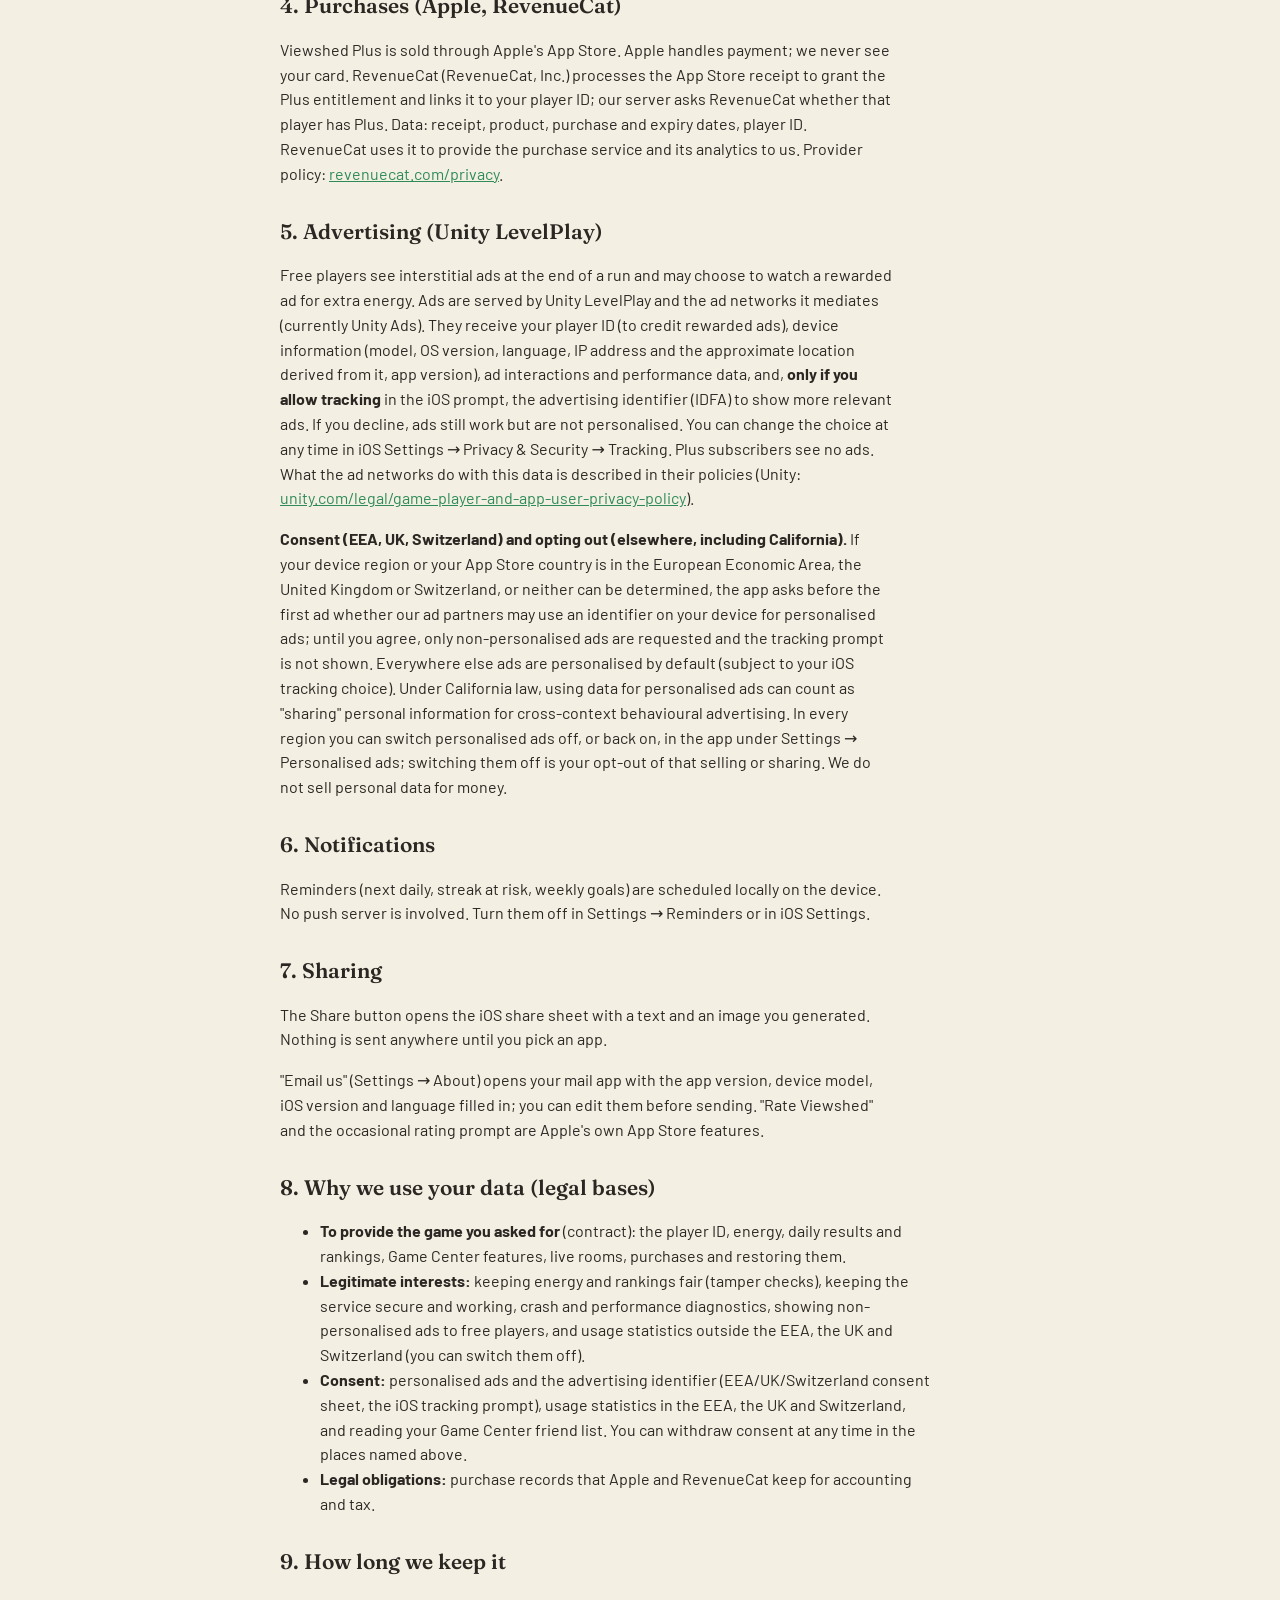
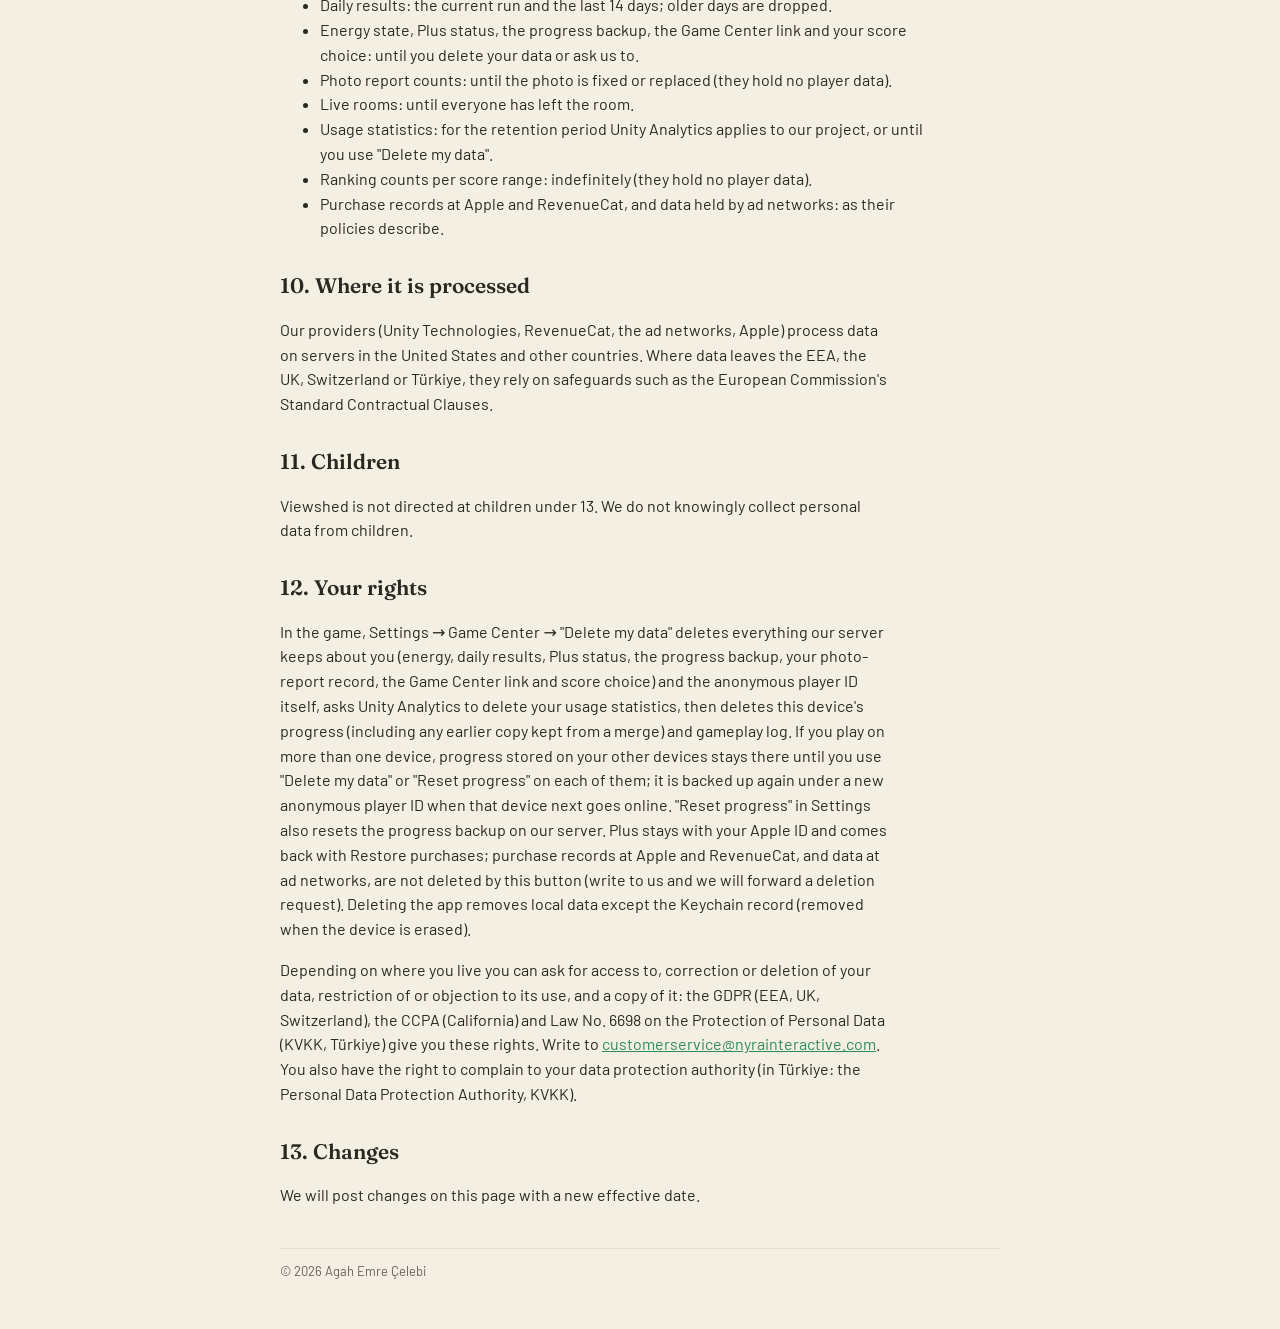
==== commit c329e8c3: "Privacy: other devices and unreadable saves" ====
--- a/privacy.html
+++ b/privacy.html
@@ -15,14 +15,14 @@
   <nav><a href="privacy.html">Privacy</a><a href="terms.html">Terms</a><a href="support.html">Support</a></nav>
 </header>
 <h1>Privacy Policy</h1>
-<p class="meta">Effective 28 October 2026 · Controller: Agah Emre Çelebi (Nyra Interactive) · Contact: <a href="mailto:customerservice@nyrainteractive.com">customerservice@nyrainteractive.com</a></p>
+<p class="meta">Effective 29 October 2026 · Controller: Agah Emre Çelebi (Nyra Interactive) · Contact: <a href="mailto:customerservice@nyrainteractive.com">customerservice@nyrainteractive.com</a></p>
 
 <h2>Summary</h2>
 <p>Viewshed is a puzzle game. It has no accounts of its own and no chat. It does not collect your e-mail, contacts, precise location or photos. To work online it uses an anonymous player ID; if you use Apple's Game Center (optional), that ID is linked to your Game Center player. Free players see ads, and our ad partners receive device and usage data as described in section 5. Everything is listed below: what, why, who receives it and for how long.</p>
 
 <h2>1. Data stored on your device</h2>
 <ul>
-  <li>Game progress, settings, passport stamps, streaks, hint tokens, your field log (statistics of your own answers) and archive results. Progress is also backed up to our server (section 2). If progress from the server is merged in, the app keeps a copy of this device's earlier save on the device.</li>
+  <li>Game progress, settings, passport stamps, streaks, hint tokens, your field log (statistics of your own answers) and archive results. Progress is also backed up to our server (section 2). If progress from the server is merged in, the app keeps a copy of this device's earlier save on the device. If a save on the device cannot be read, the unreadable copy is kept on the device for support until you reset or delete your progress.</li>
   <li>A local gameplay log (capped at 2 MB) that the game keeps for itself. It is never uploaded.</li>
   <li>In the iOS Keychain, so they survive reinstalling the app on the same device: a signed record of your daily energy and ad pacing, energy you spent while offline (sent when you are back online), and the sign-in session of the anonymous player ID below. Not synced to other devices.</li>
 </ul>
@@ -98,7 +98,7 @@
 <p>Viewshed is not directed at children under 13. We do not knowingly collect personal data from children.</p>
 
 <h2>12. Your rights</h2>
-<p>In the game, Settings → Game Center → "Delete my data" deletes everything our server keeps about you (energy, daily results, Plus status, the progress backup, your photo-report record, the Game Center link and score choice) and the anonymous player ID itself, asks Unity Analytics to delete your usage statistics, then deletes this device's progress (including any earlier copy kept from a merge) and gameplay log. "Reset progress" in Settings also resets the progress backup on our server. Plus stays with your Apple ID and comes back with Restore purchases; purchase records at Apple and RevenueCat, and data at ad networks, are not deleted by this button (write to us and we will forward a deletion request). Deleting the app removes local data except the Keychain record (removed when the device is erased).</p>
+<p>In the game, Settings → Game Center → "Delete my data" deletes everything our server keeps about you (energy, daily results, Plus status, the progress backup, your photo-report record, the Game Center link and score choice) and the anonymous player ID itself, asks Unity Analytics to delete your usage statistics, then deletes this device's progress (including any earlier copy kept from a merge) and gameplay log. If you play on more than one device, progress stored on your other devices stays there until you use "Delete my data" or "Reset progress" on each of them; it is backed up again under a new anonymous player ID when that device next goes online. "Reset progress" in Settings also resets the progress backup on our server. Plus stays with your Apple ID and comes back with Restore purchases; purchase records at Apple and RevenueCat, and data at ad networks, are not deleted by this button (write to us and we will forward a deletion request). Deleting the app removes local data except the Keychain record (removed when the device is erased).</p>
 <p>Depending on where you live you can ask for access to, correction or deletion of your data, restriction of or objection to its use, and a copy of it: the GDPR (EEA, UK, Switzerland), the CCPA (California) and Law No. 6698 on the Protection of Personal Data (KVKK, Türkiye) give you these rights. Write to <a href="mailto:customerservice@nyrainteractive.com">customerservice@nyrainteractive.com</a>. You also have the right to complain to your data protection authority (in Türkiye: the Personal Data Protection Authority, KVKK).</p>
 
 <h2>13. Changes</h2>
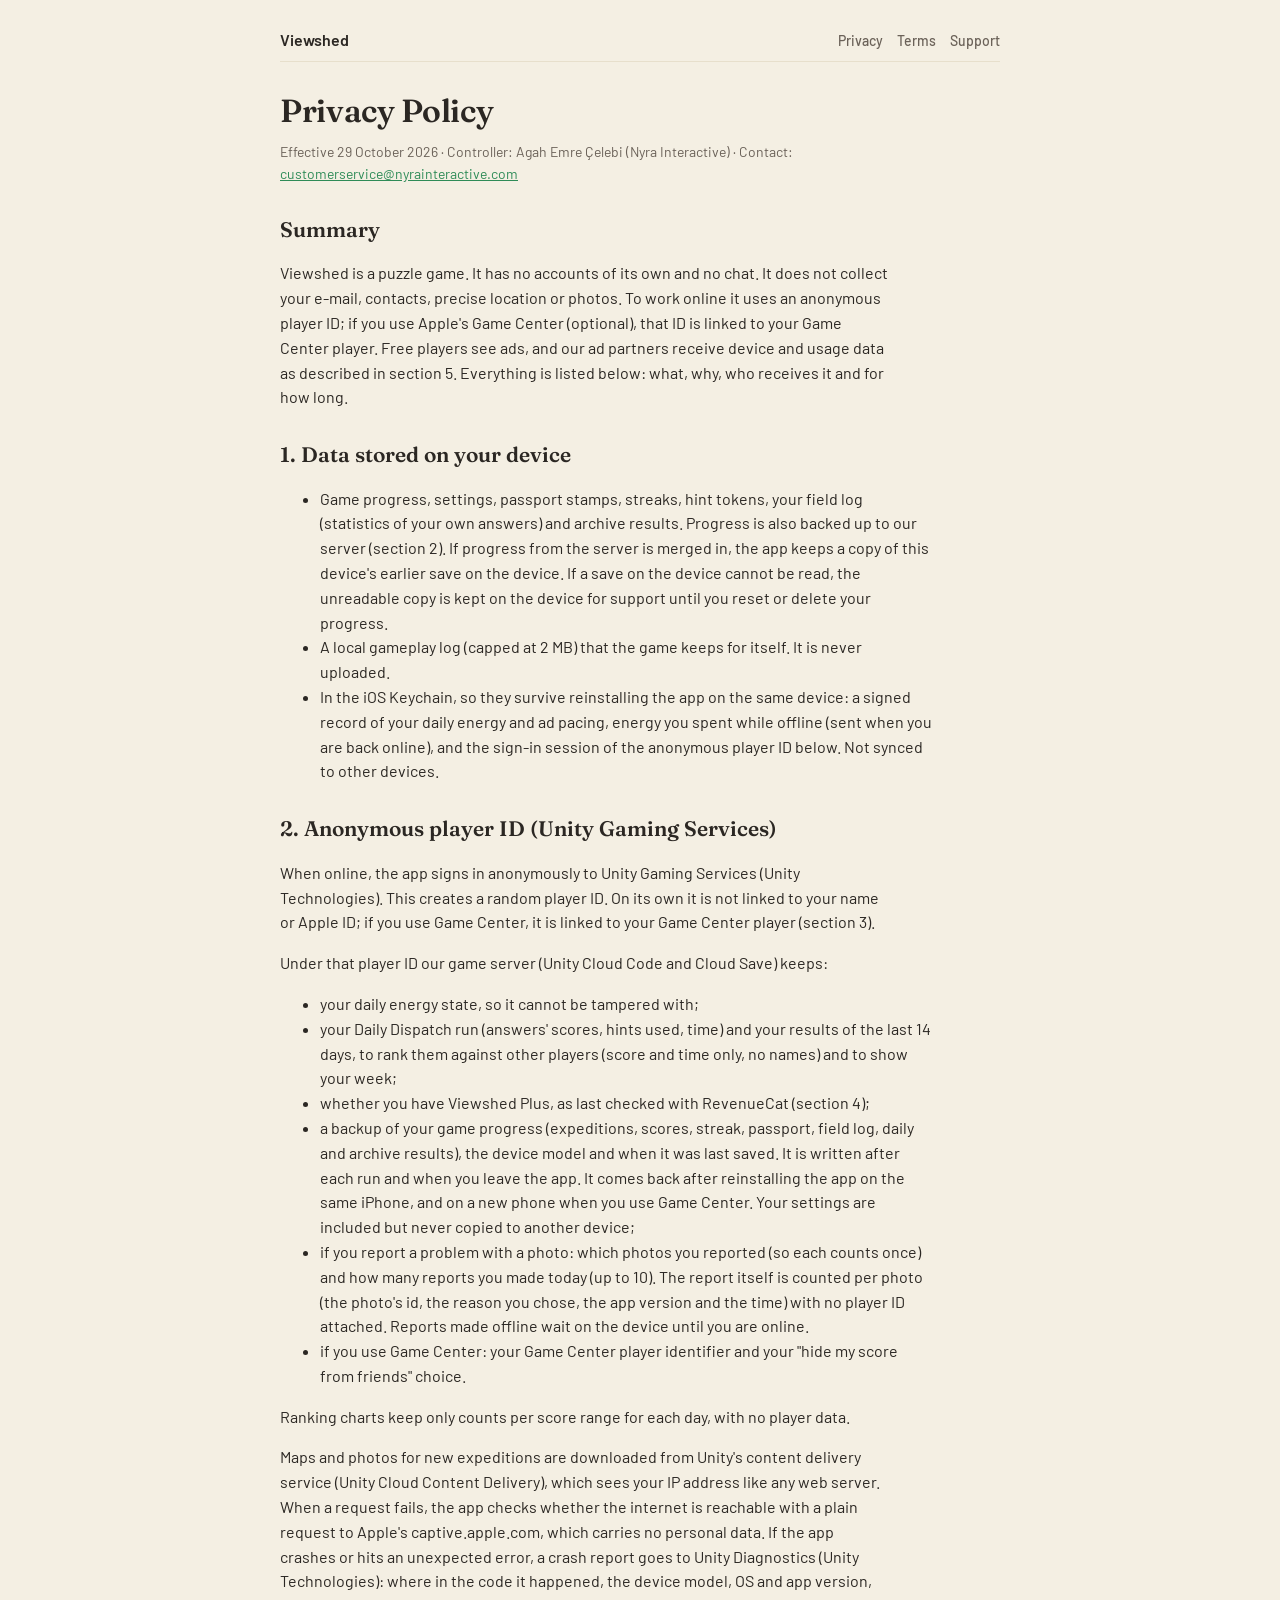
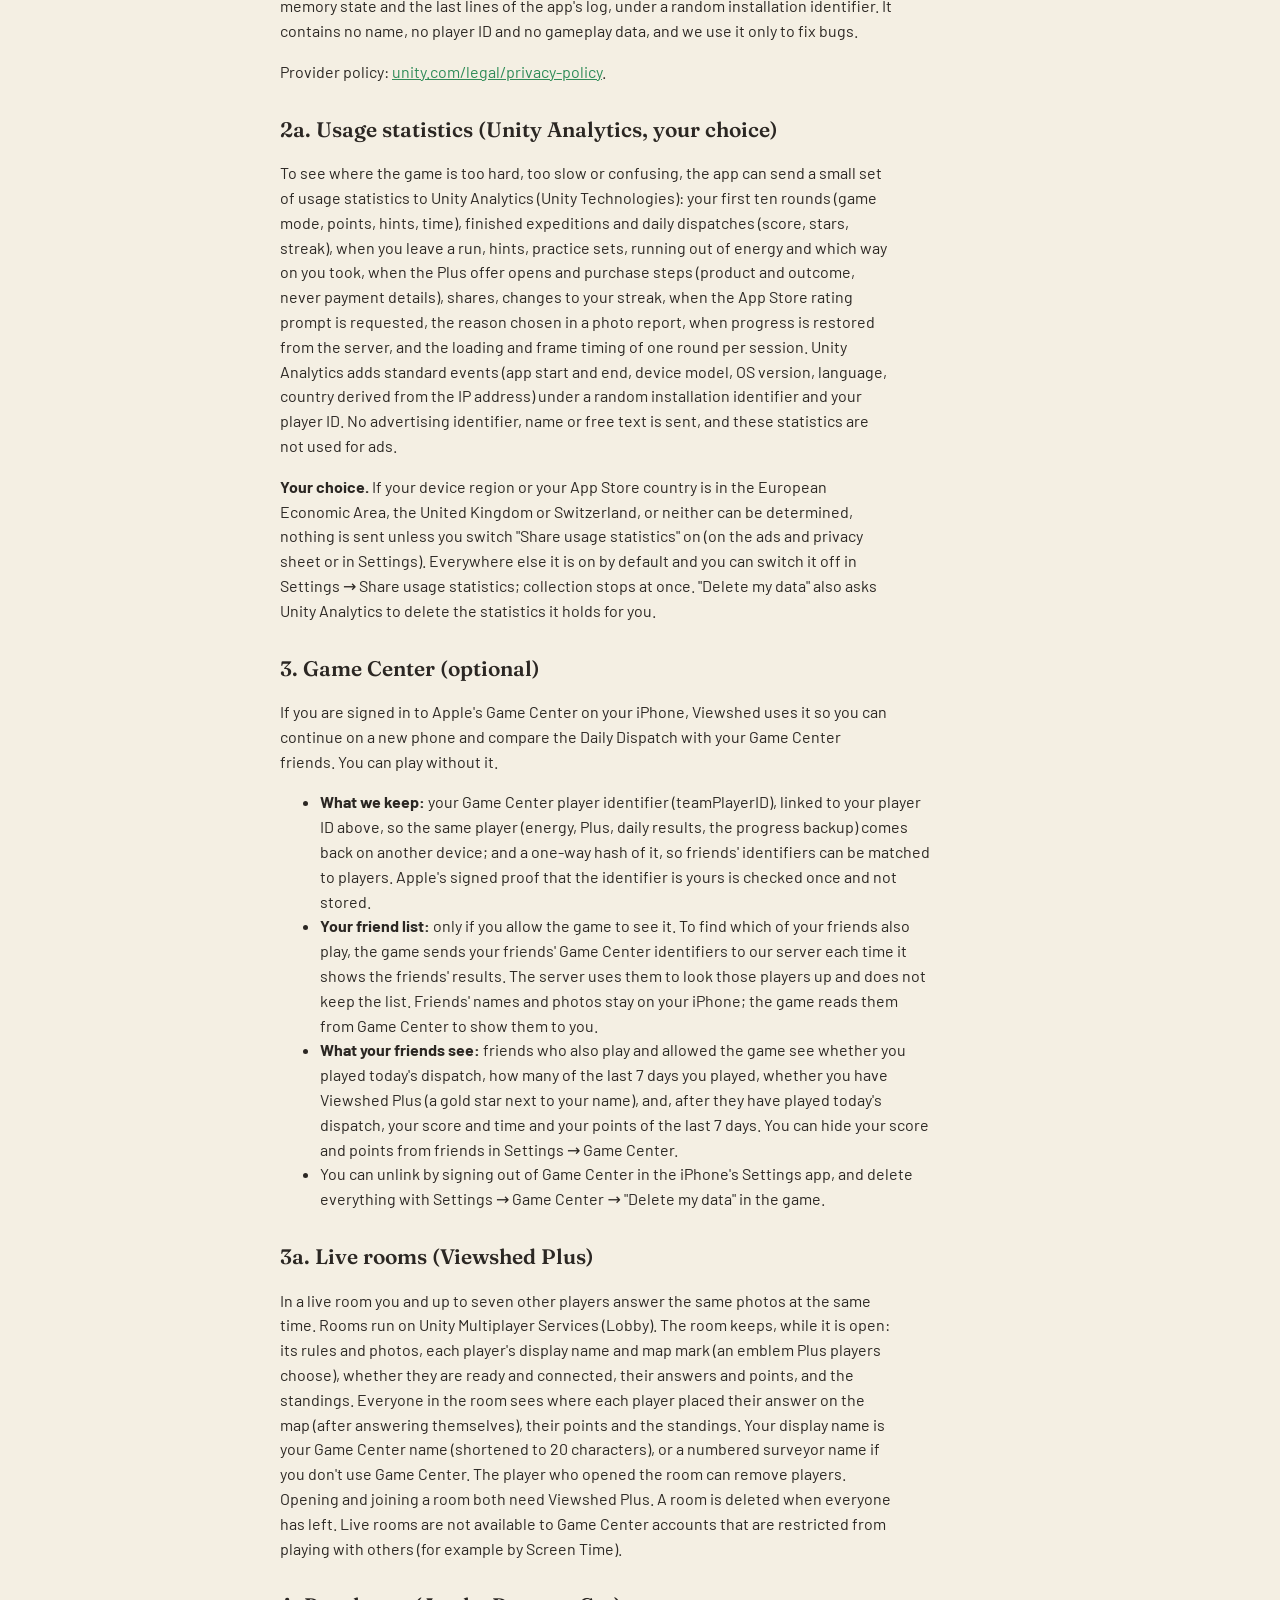
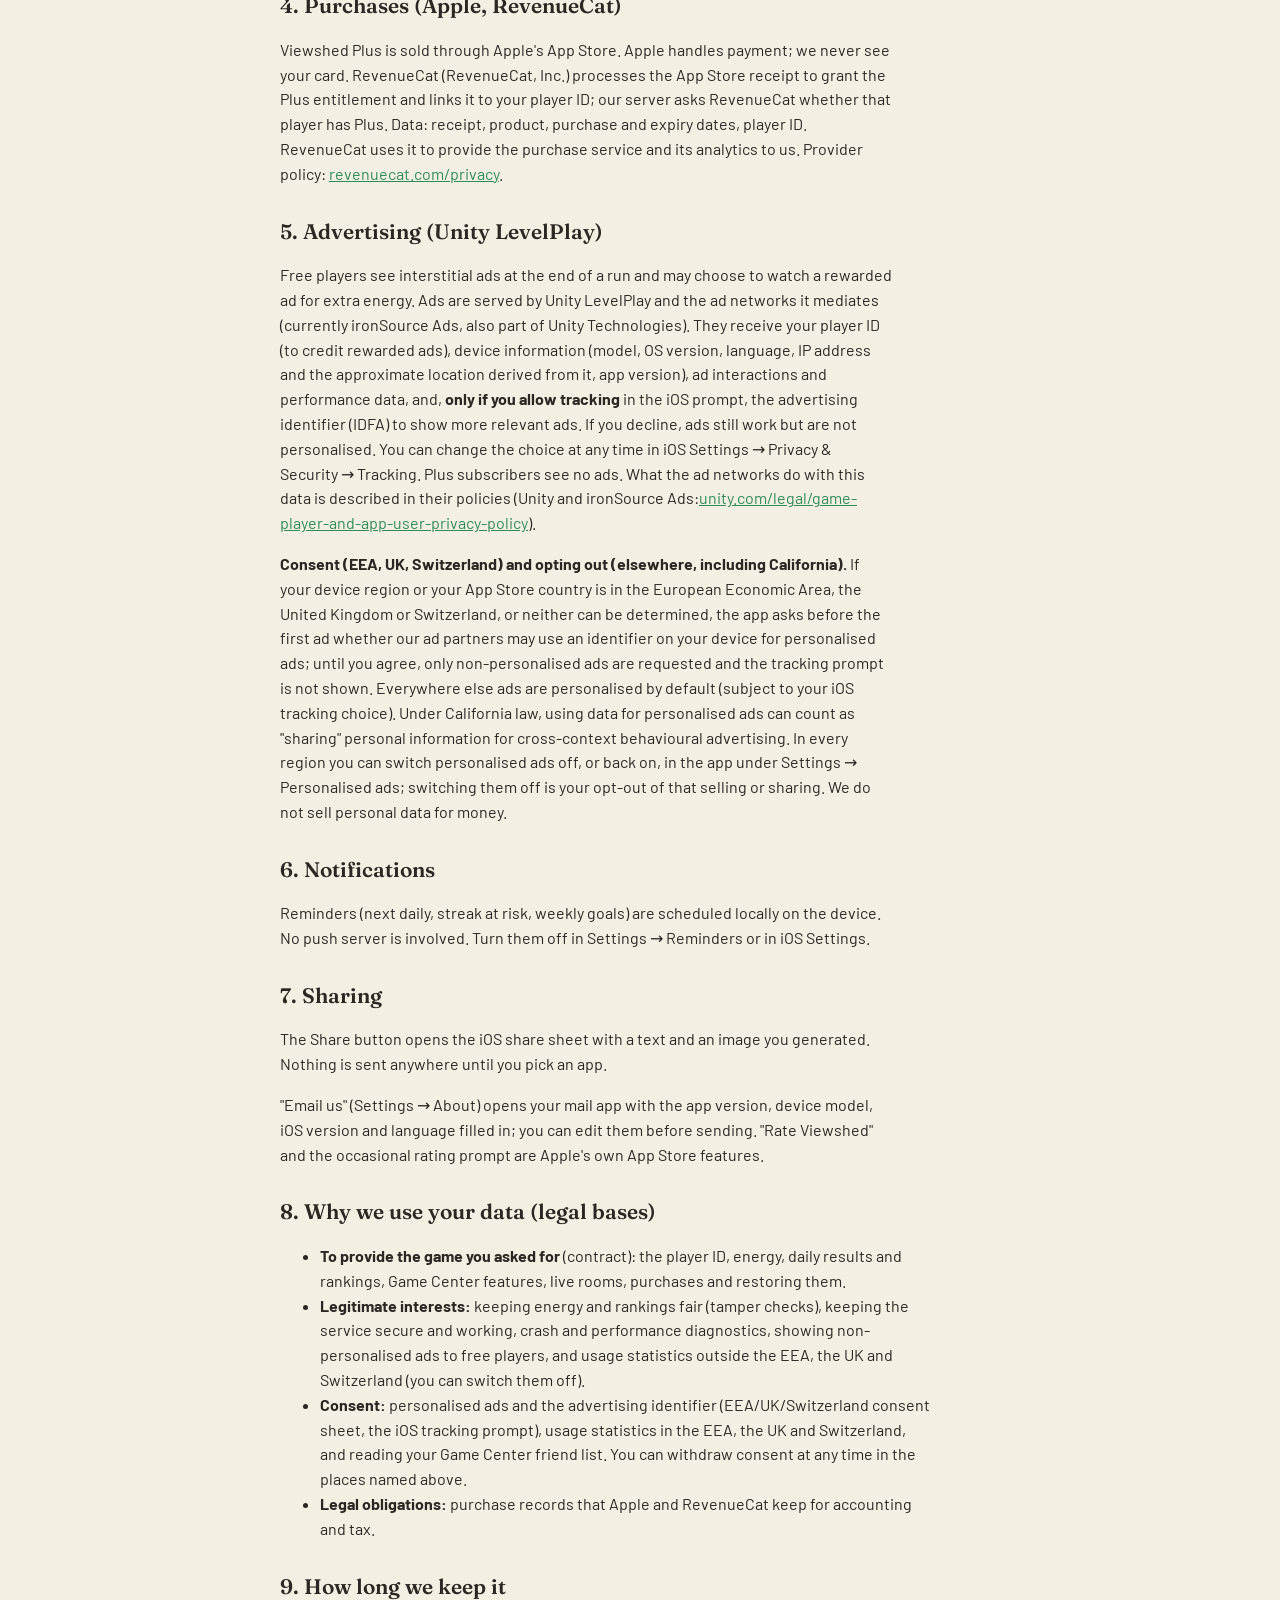
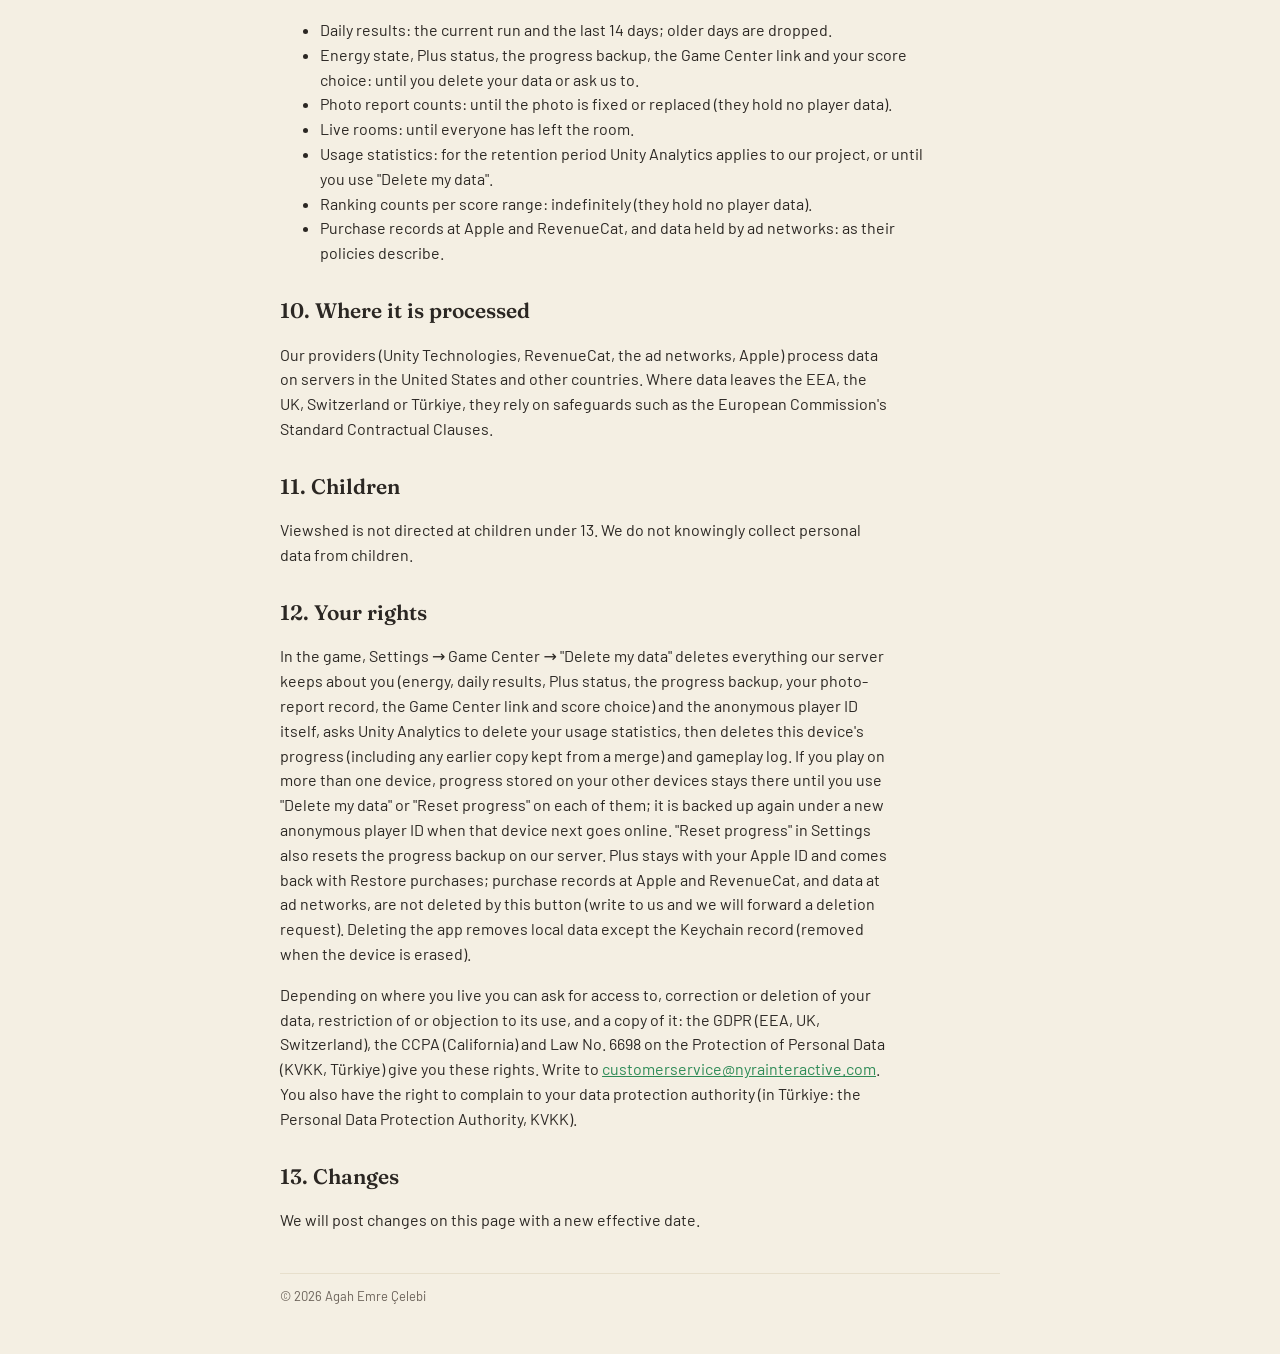
==== commit 8cba9e9a: "Privacy: ad network is ironSource Ads" ====
--- a/privacy.html
+++ b/privacy.html
@@ -62,7 +62,7 @@
 <p>Viewshed Plus is sold through Apple's App Store. Apple handles payment; we never see your card. RevenueCat (RevenueCat, Inc.) processes the App Store receipt to grant the Plus entitlement and links it to your player ID; our server asks RevenueCat whether that player has Plus. Data: receipt, product, purchase and expiry dates, player ID. RevenueCat uses it to provide the purchase service and its analytics to us. Provider policy: <a href="https://www.revenuecat.com/privacy">revenuecat.com/privacy</a>.</p>
 
 <h2>5. Advertising (Unity LevelPlay)</h2>
-<p>Free players see interstitial ads at the end of a run and may choose to watch a rewarded ad for extra energy. Ads are served by Unity LevelPlay and the ad networks it mediates (currently Unity Ads). They receive your player ID (to credit rewarded ads), device information (model, OS version, language, IP address and the approximate location derived from it, app version), ad interactions and performance data, and, <strong>only if you allow tracking</strong> in the iOS prompt, the advertising identifier (IDFA) to show more relevant ads. If you decline, ads still work but are not personalised. You can change the choice at any time in iOS Settings → Privacy &amp; Security → Tracking. Plus subscribers see no ads. What the ad networks do with this data is described in their policies (Unity: <a href="https://unity.com/legal/game-player-and-app-user-privacy-policy">unity.com/legal/game-player-and-app-user-privacy-policy</a>).</p>
+<p>Free players see interstitial ads at the end of a run and may choose to watch a rewarded ad for extra energy. Ads are served by Unity LevelPlay and the ad networks it mediates (currently ironSource Ads, also part of Unity Technologies). They receive your player ID (to credit rewarded ads), device information (model, OS version, language, IP address and the approximate location derived from it, app version), ad interactions and performance data, and, <strong>only if you allow tracking</strong> in the iOS prompt, the advertising identifier (IDFA) to show more relevant ads. If you decline, ads still work but are not personalised. You can change the choice at any time in iOS Settings → Privacy &amp; Security → Tracking. Plus subscribers see no ads. What the ad networks do with this data is described in their policies (Unity and ironSource Ads:<a href="https://unity.com/legal/game-player-and-app-user-privacy-policy">unity.com/legal/game-player-and-app-user-privacy-policy</a>).</p>
 <p><strong>Consent (EEA, UK, Switzerland) and opting out (elsewhere, including California).</strong> If your device region or your App Store country is in the European Economic Area, the United Kingdom or Switzerland, or neither can be determined, the app asks before the first ad whether our ad partners may use an identifier on your device for personalised ads; until you agree, only non-personalised ads are requested and the tracking prompt is not shown. Everywhere else ads are personalised by default (subject to your iOS tracking choice). Under California law, using data for personalised ads can count as "sharing" personal information for cross-context behavioural advertising. In every region you can switch personalised ads off, or back on, in the app under Settings → Personalised ads; switching them off is your opt-out of that selling or sharing. We do not sell personal data for money.</p>
 
 <h2>6. Notifications</h2>
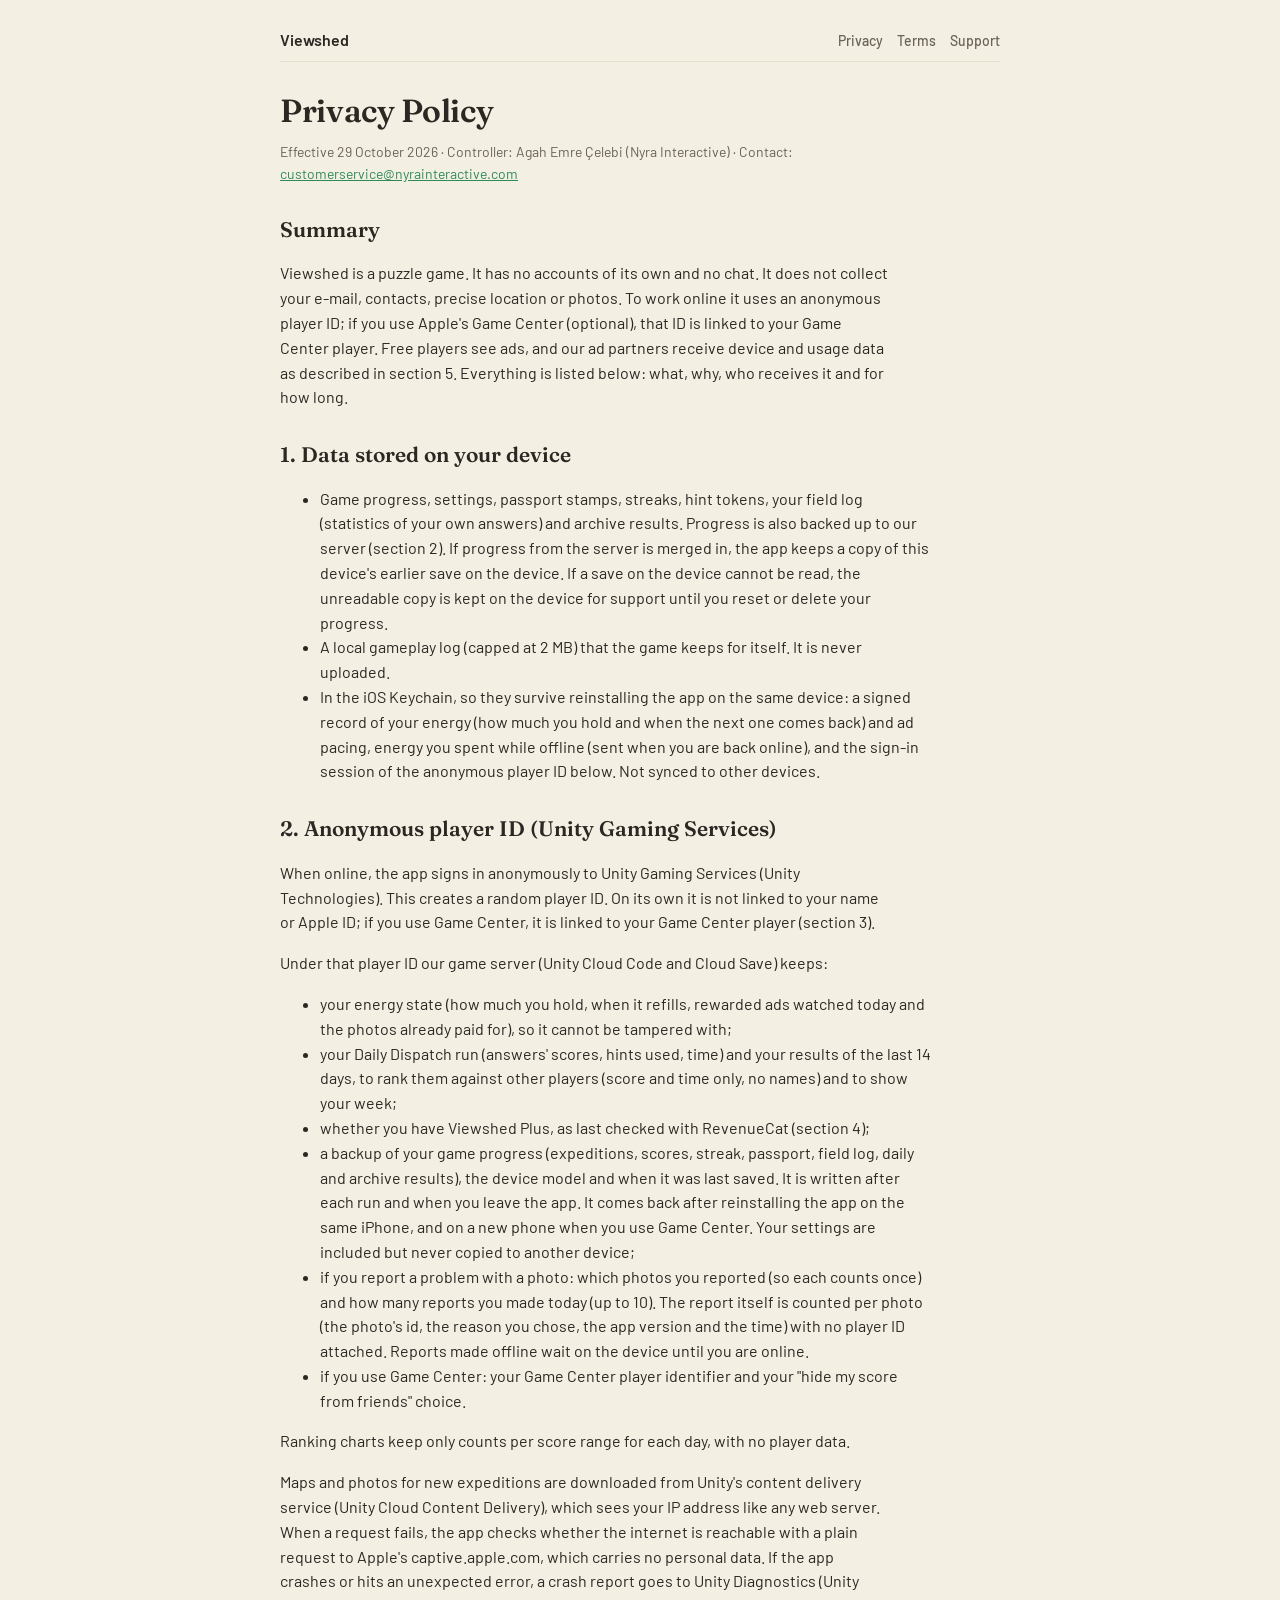
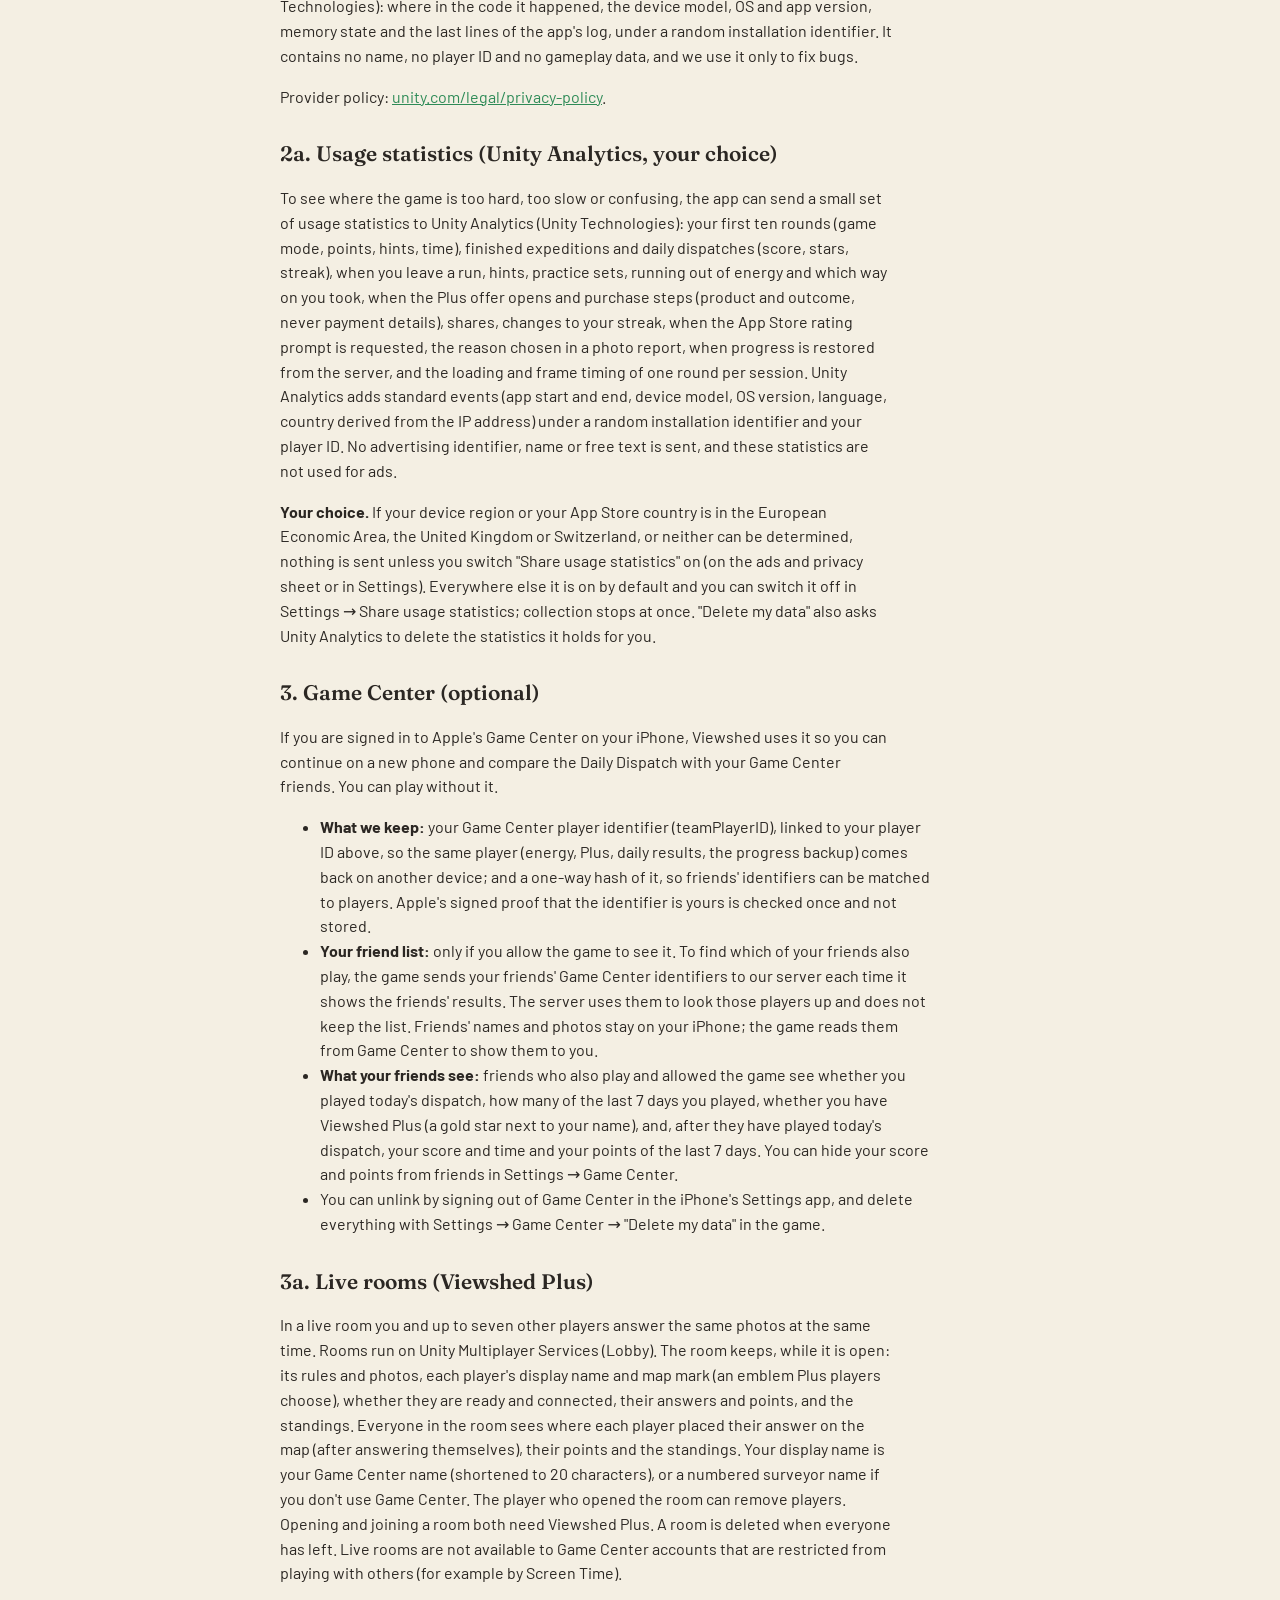
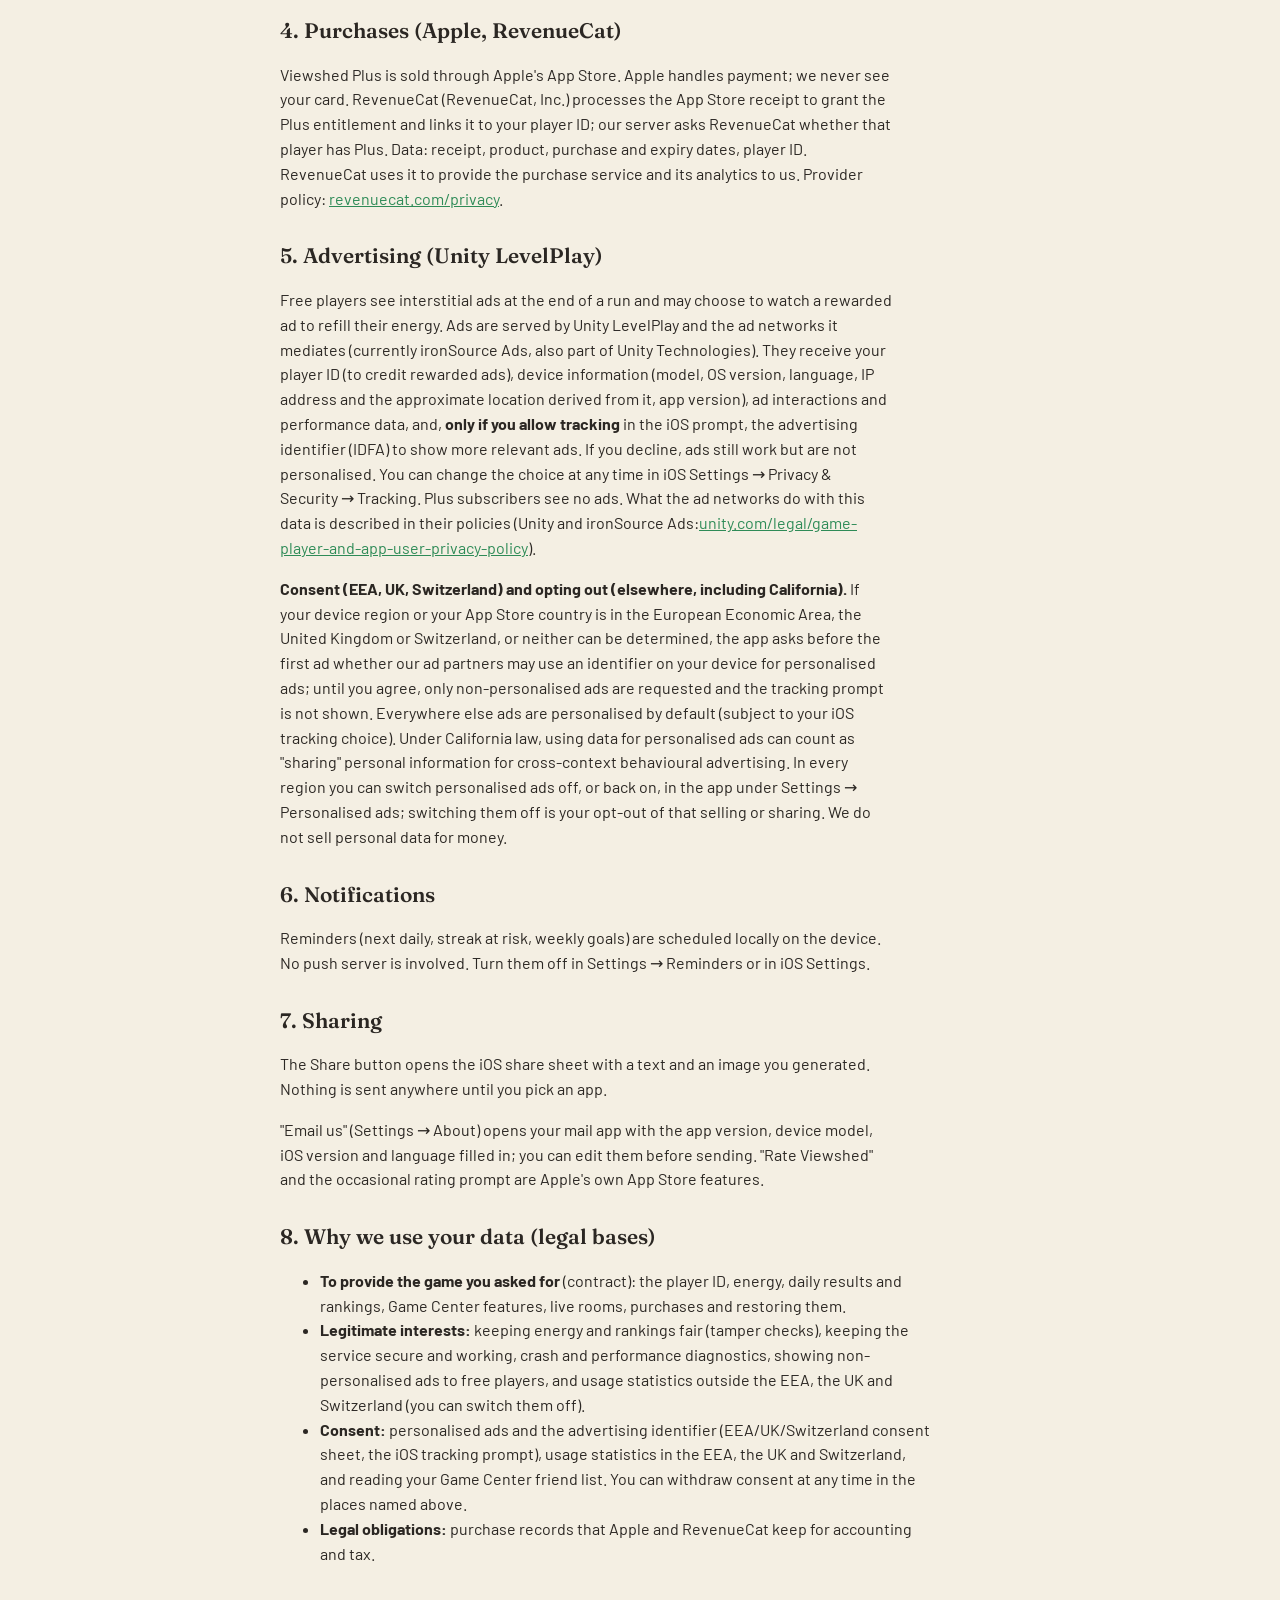
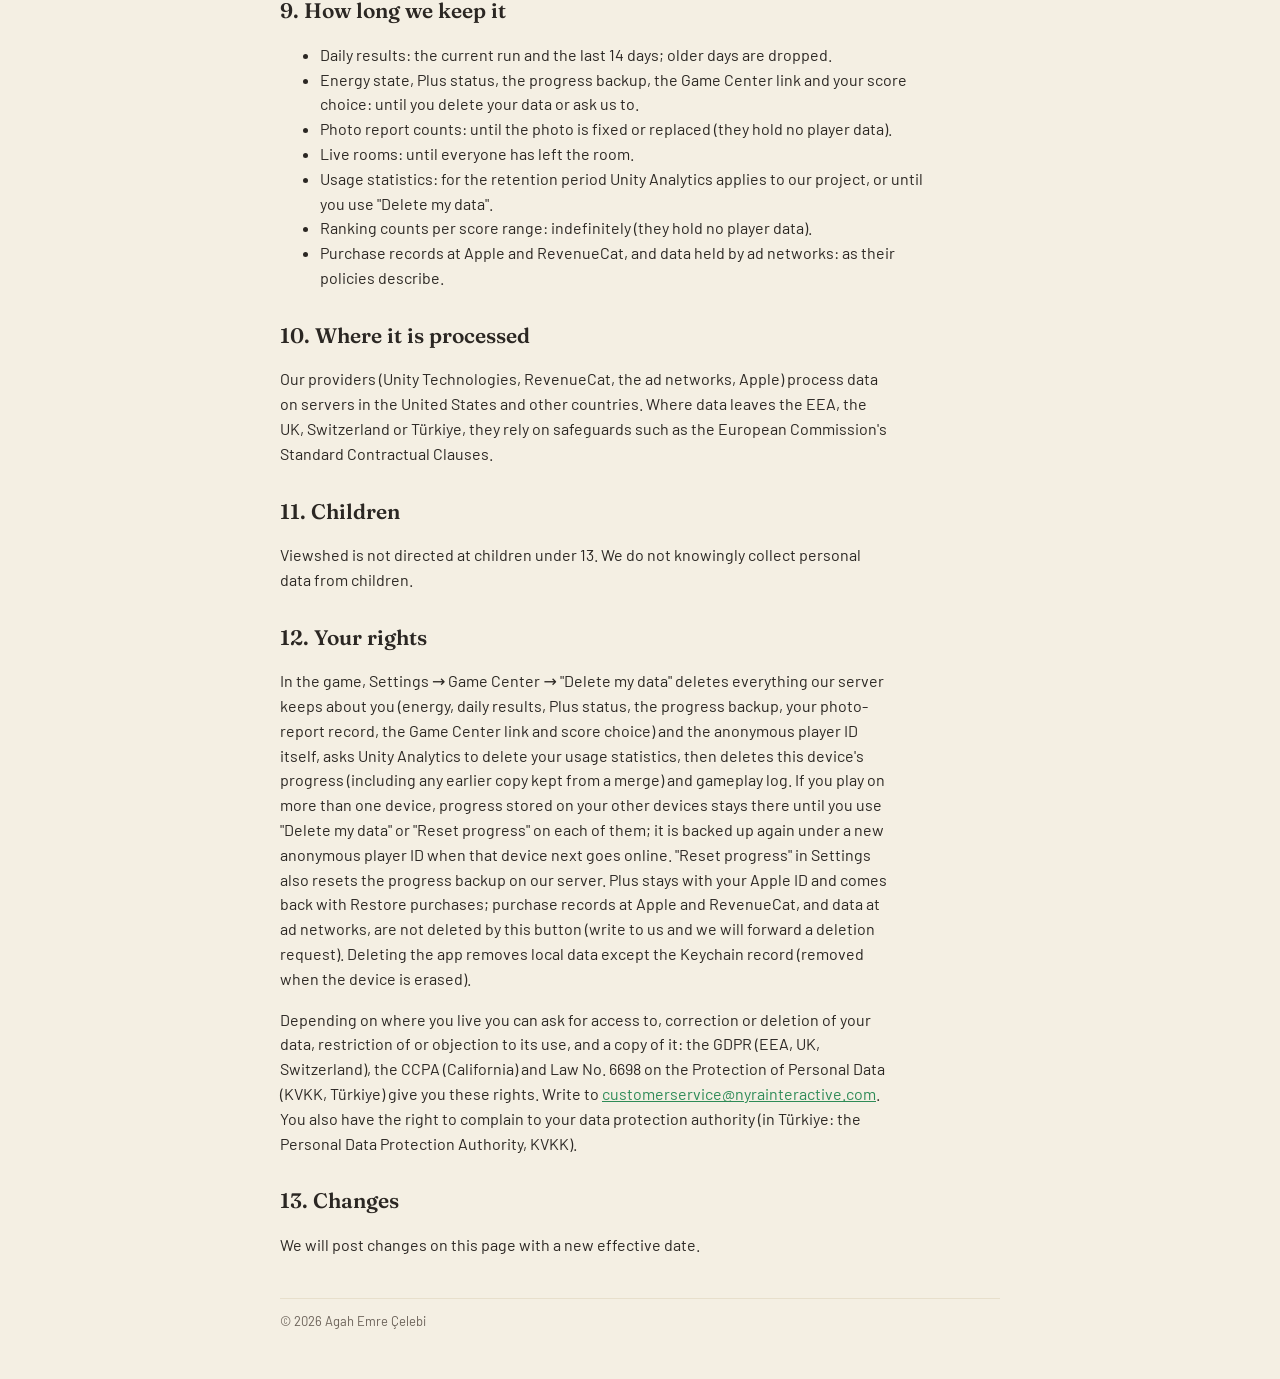
==== commit e9f65026: "Energy v2: terms §4, privacy energy wording, support "Out of energy?" (effective 29 Oct 2026)" ====
--- a/privacy.html
+++ b/privacy.html
@@ -24,14 +24,14 @@
 <ul>
   <li>Game progress, settings, passport stamps, streaks, hint tokens, your field log (statistics of your own answers) and archive results. Progress is also backed up to our server (section 2). If progress from the server is merged in, the app keeps a copy of this device's earlier save on the device. If a save on the device cannot be read, the unreadable copy is kept on the device for support until you reset or delete your progress.</li>
   <li>A local gameplay log (capped at 2 MB) that the game keeps for itself. It is never uploaded.</li>
-  <li>In the iOS Keychain, so they survive reinstalling the app on the same device: a signed record of your daily energy and ad pacing, energy you spent while offline (sent when you are back online), and the sign-in session of the anonymous player ID below. Not synced to other devices.</li>
+  <li>In the iOS Keychain, so they survive reinstalling the app on the same device: a signed record of your energy (how much you hold and when the next one comes back) and ad pacing, energy you spent while offline (sent when you are back online), and the sign-in session of the anonymous player ID below. Not synced to other devices.</li>
 </ul>
 
 <h2>2. Anonymous player ID (Unity Gaming Services)</h2>
 <p>When online, the app signs in anonymously to Unity Gaming Services (Unity Technologies). This creates a random player ID. On its own it is not linked to your name or Apple ID; if you use Game Center, it is linked to your Game Center player (section 3).</p>
 <p>Under that player ID our game server (Unity Cloud Code and Cloud Save) keeps:</p>
 <ul>
-  <li>your daily energy state, so it cannot be tampered with;</li>
+  <li>your energy state (how much you hold, when it refills, rewarded ads watched today and the photos already paid for), so it cannot be tampered with;</li>
   <li>your Daily Dispatch run (answers' scores, hints used, time) and your results of the last 14 days, to rank them against other players (score and time only, no names) and to show your week;</li>
   <li>whether you have Viewshed Plus, as last checked with RevenueCat (section 4);</li>
   <li>a backup of your game progress (expeditions, scores, streak, passport, field log, daily and archive results), the device model and when it was last saved. It is written after each run and when you leave the app. It comes back after reinstalling the app on the same iPhone, and on a new phone when you use Game Center. Your settings are included but never copied to another device;</li>
@@ -62,7 +62,7 @@
 <p>Viewshed Plus is sold through Apple's App Store. Apple handles payment; we never see your card. RevenueCat (RevenueCat, Inc.) processes the App Store receipt to grant the Plus entitlement and links it to your player ID; our server asks RevenueCat whether that player has Plus. Data: receipt, product, purchase and expiry dates, player ID. RevenueCat uses it to provide the purchase service and its analytics to us. Provider policy: <a href="https://www.revenuecat.com/privacy">revenuecat.com/privacy</a>.</p>
 
 <h2>5. Advertising (Unity LevelPlay)</h2>
-<p>Free players see interstitial ads at the end of a run and may choose to watch a rewarded ad for extra energy. Ads are served by Unity LevelPlay and the ad networks it mediates (currently ironSource Ads, also part of Unity Technologies). They receive your player ID (to credit rewarded ads), device information (model, OS version, language, IP address and the approximate location derived from it, app version), ad interactions and performance data, and, <strong>only if you allow tracking</strong> in the iOS prompt, the advertising identifier (IDFA) to show more relevant ads. If you decline, ads still work but are not personalised. You can change the choice at any time in iOS Settings → Privacy &amp; Security → Tracking. Plus subscribers see no ads. What the ad networks do with this data is described in their policies (Unity and ironSource Ads:<a href="https://unity.com/legal/game-player-and-app-user-privacy-policy">unity.com/legal/game-player-and-app-user-privacy-policy</a>).</p>
+<p>Free players see interstitial ads at the end of a run and may choose to watch a rewarded ad to refill their energy. Ads are served by Unity LevelPlay and the ad networks it mediates (currently ironSource Ads, also part of Unity Technologies). They receive your player ID (to credit rewarded ads), device information (model, OS version, language, IP address and the approximate location derived from it, app version), ad interactions and performance data, and, <strong>only if you allow tracking</strong> in the iOS prompt, the advertising identifier (IDFA) to show more relevant ads. If you decline, ads still work but are not personalised. You can change the choice at any time in iOS Settings → Privacy &amp; Security → Tracking. Plus subscribers see no ads. What the ad networks do with this data is described in their policies (Unity and ironSource Ads:<a href="https://unity.com/legal/game-player-and-app-user-privacy-policy">unity.com/legal/game-player-and-app-user-privacy-policy</a>).</p>
 <p><strong>Consent (EEA, UK, Switzerland) and opting out (elsewhere, including California).</strong> If your device region or your App Store country is in the European Economic Area, the United Kingdom or Switzerland, or neither can be determined, the app asks before the first ad whether our ad partners may use an identifier on your device for personalised ads; until you agree, only non-personalised ads are requested and the tracking prompt is not shown. Everywhere else ads are personalised by default (subject to your iOS tracking choice). Under California law, using data for personalised ads can count as "sharing" personal information for cross-context behavioural advertising. In every region you can switch personalised ads off, or back on, in the app under Settings → Personalised ads; switching them off is your opt-out of that selling or sharing. We do not sell personal data for money.</p>
 
 <h2>6. Notifications</h2>
